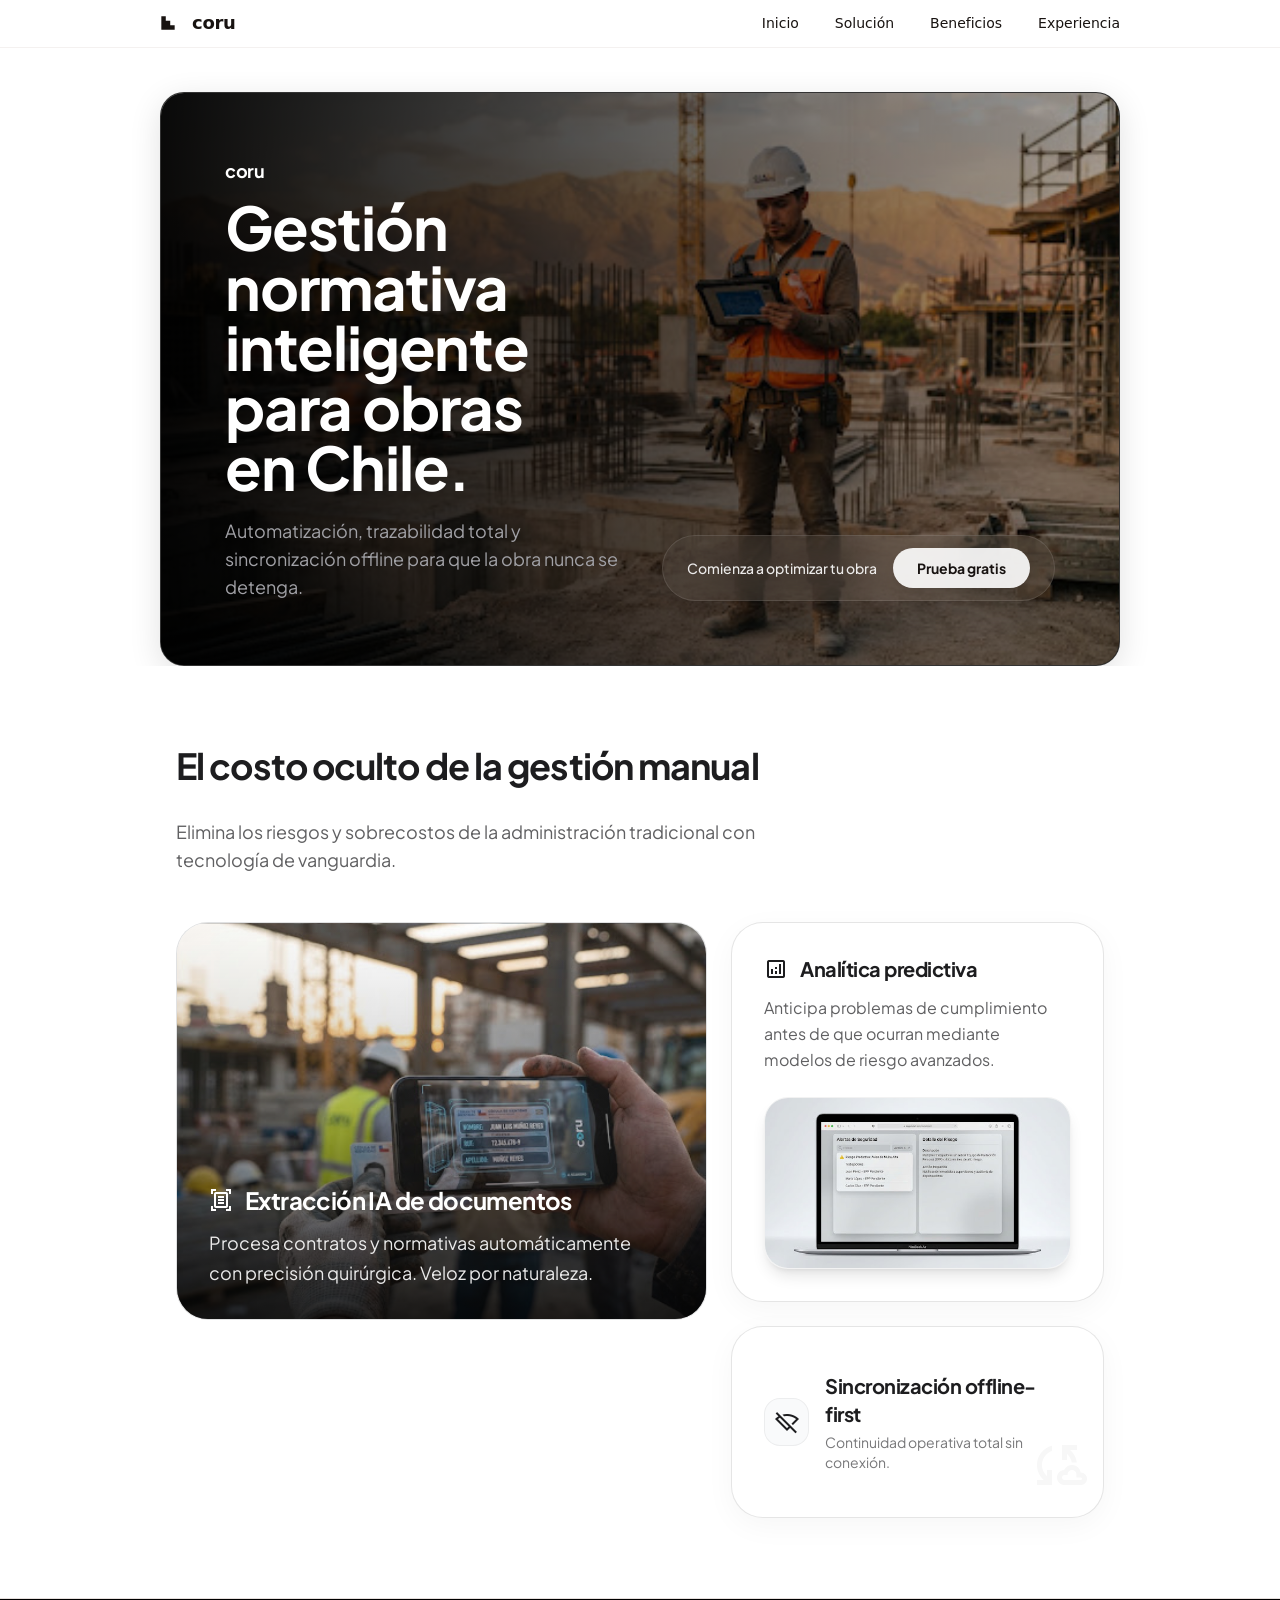
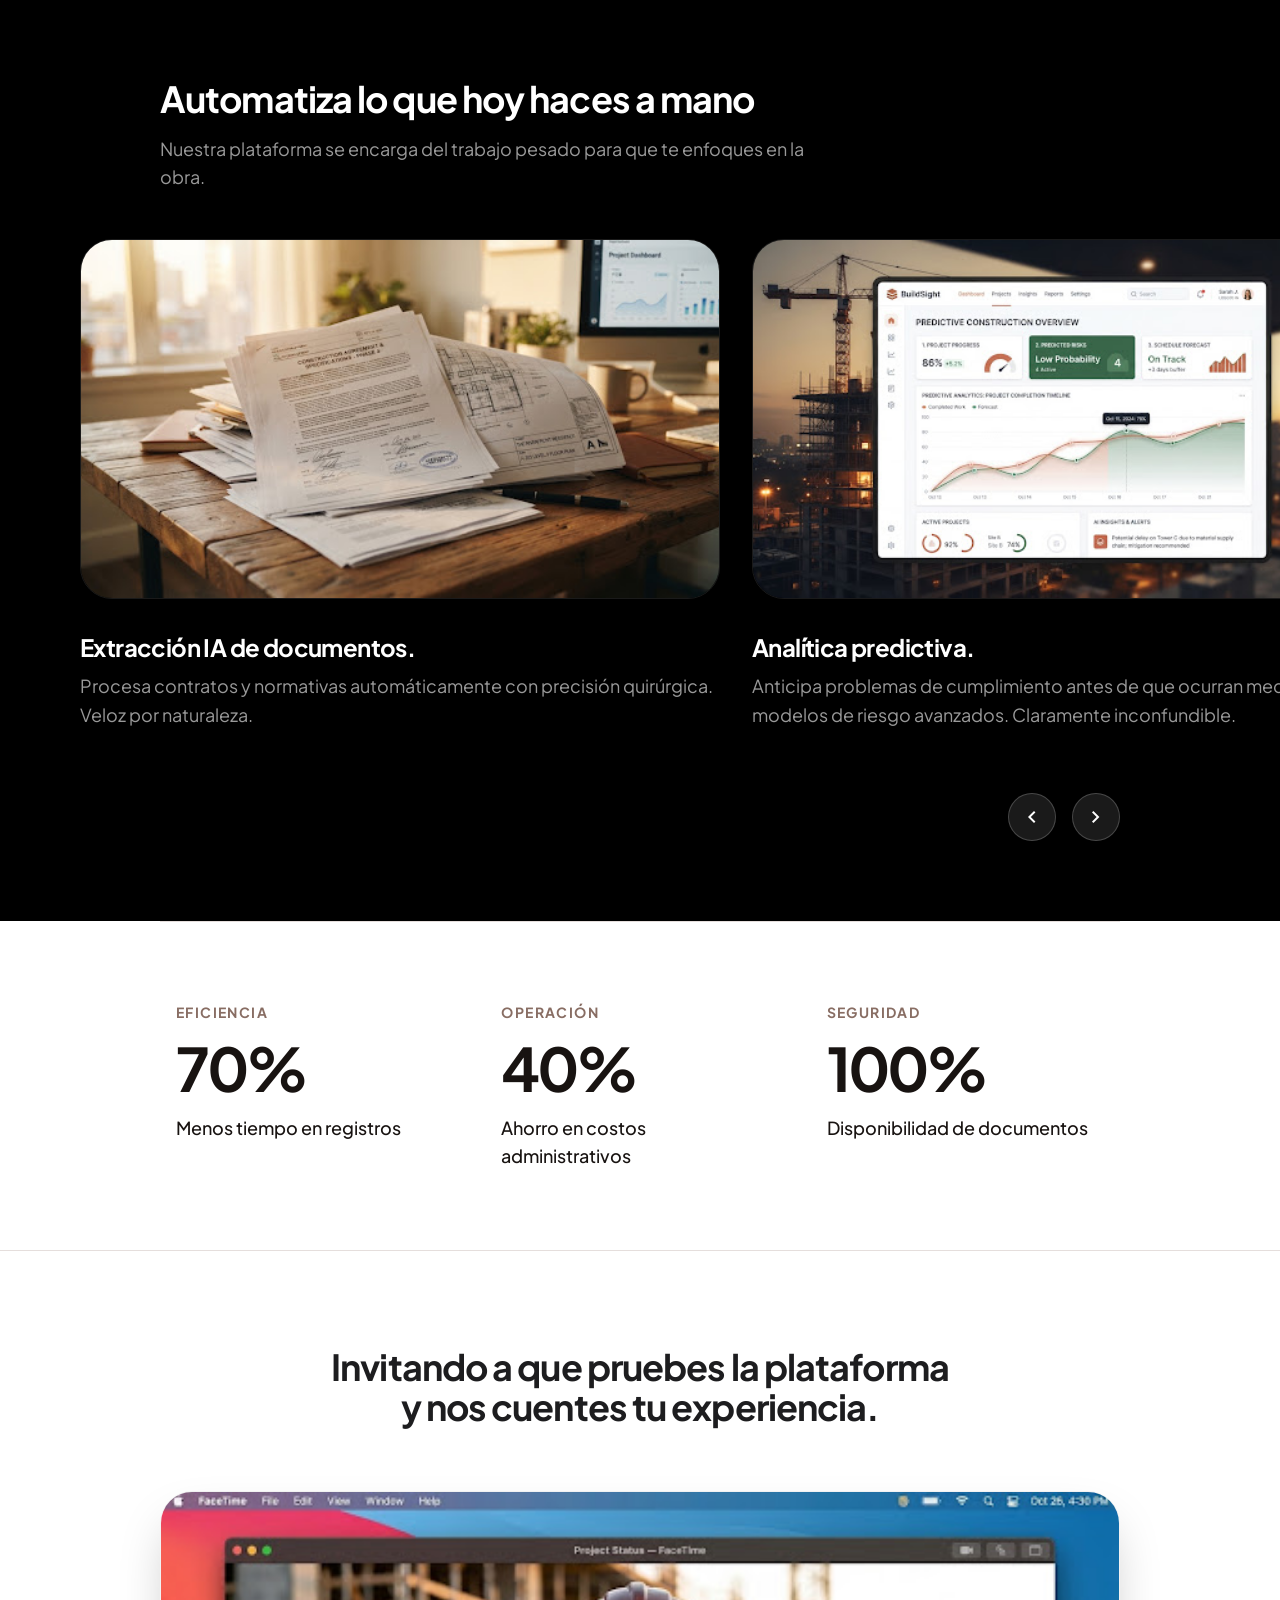
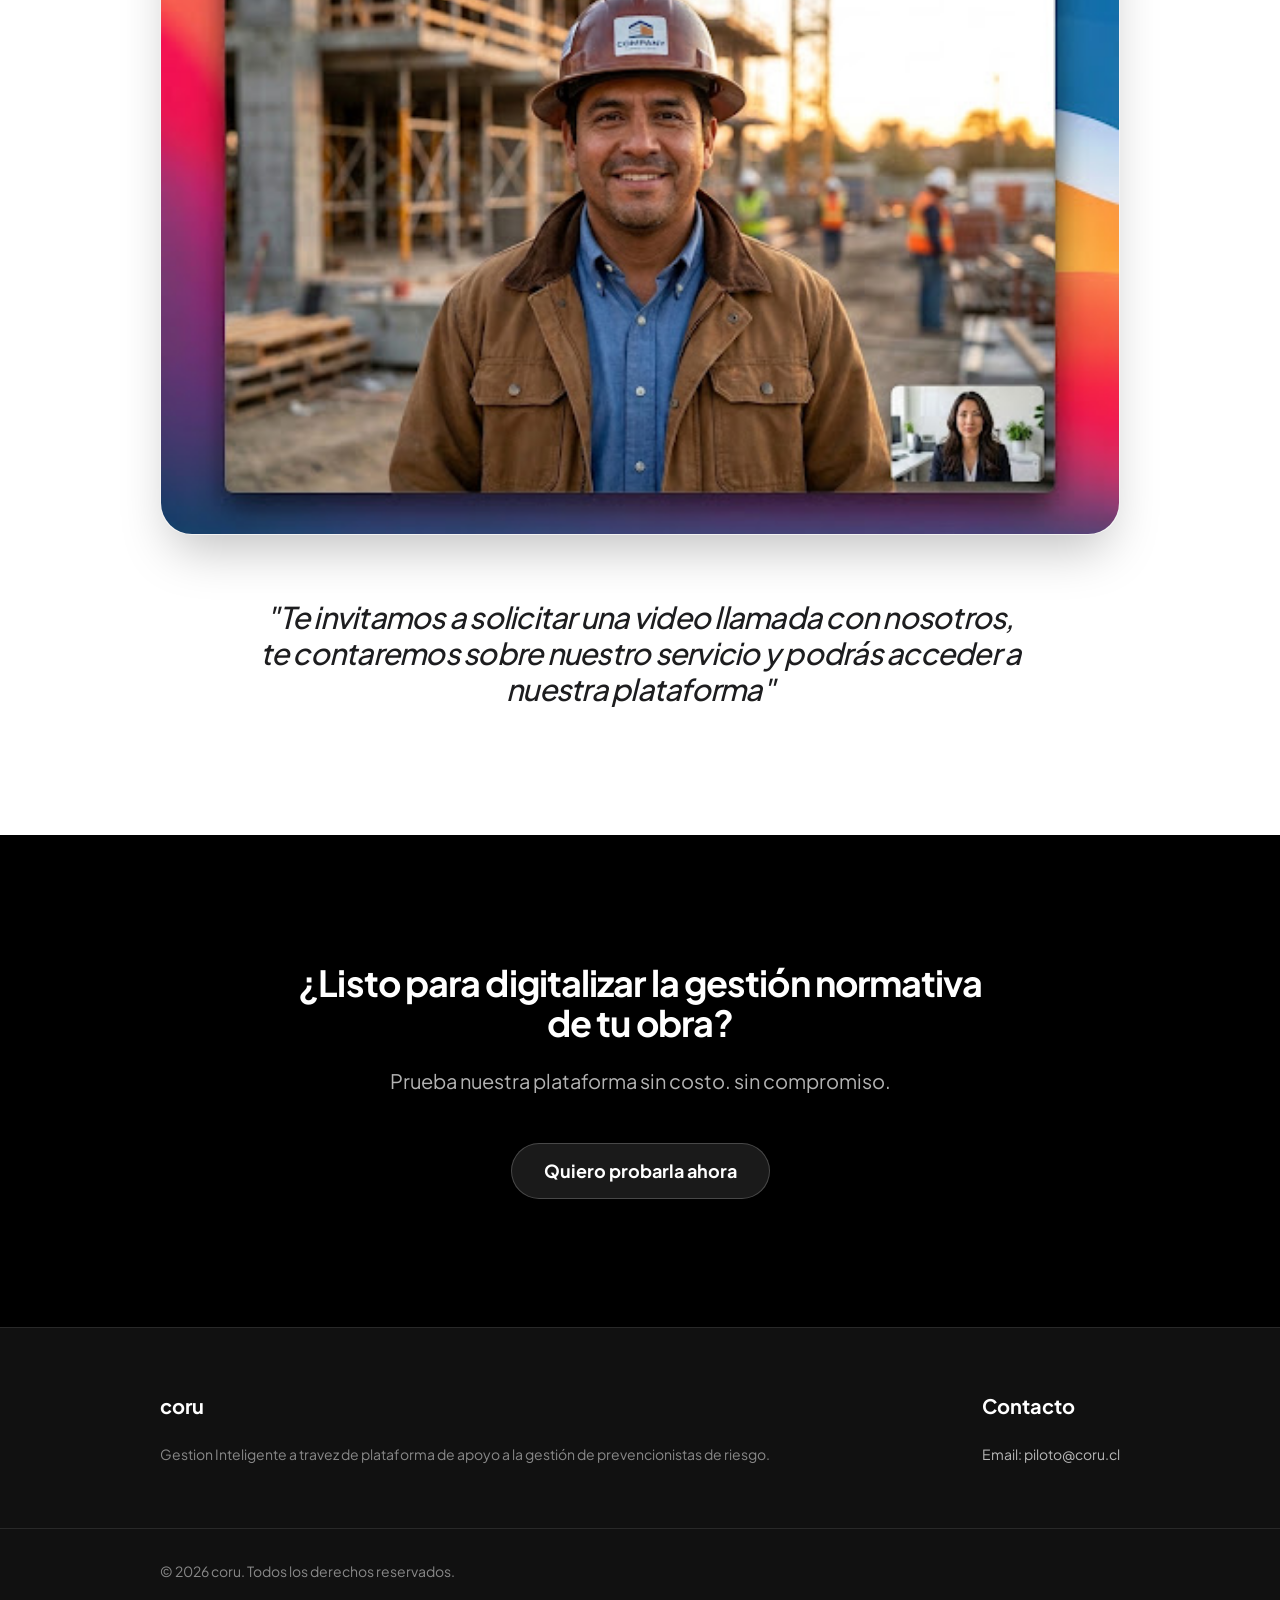
==== index.html @ cc767278 "primera vez" ====
<!DOCTYPE html>
<html lang="es">
  <head>
    <meta charset="utf-8">
    <meta content="width=device-width, initial-scale=1.0" name="viewport">
    <title>
      coru - Gestión normativa inteligente
    </title>
    <!-- Fonts Locales -->
    <link rel="stylesheet" href="css/plus-jakarta-sans.css">
    <link rel="stylesheet" href="css/material-symbols-outlined-local.css">
    <!-- Tailwind CSS Local -->
    <script src="css/tailwind.js">
    </script>
    <!-- Theme Configuration -->
    <script id="tailwind-config">
      tailwind.config = {
        darkMode: "class",
        theme: {
          extend: {
            colors: {
              "primary": "#cf4817",
              "background-light": "#f8f6f6", 
              "background-dark": "#211511",
            },
            fontFamily: {
              "display": ["Plus Jakarta Sans"]
            },
            borderRadius: {
              "DEFAULT": "0.5rem", 
              "lg": "1rem", 
              "xl": "1.5rem", 
              "full": "9999px"
            },
          },
        },
      }
    </script>
    <style>
      /* Smooth scroll behavior */
      html {
        scroll-behavior: smooth;
        scroll-padding-top: 60px; /* Ajuste para compensar el navbar fijo */
      }
      
      /* Ocultar scrollbar pero mantener funcionalidad de scroll */
      .hide-scrollbar::-webkit-scrollbar {
        display: none;
      }
      .hide-scrollbar {
        -ms-overflow-style: none;
        scrollbar-width: none;
      }
    </style>
  </head>
  <body class="bg-background-light antialiased">
    <!-- Navbar separado -->
    <header class="w-full bg-white border-b border-solid border-b-[#f4f1f0] sticky top-0 z-50">
      <div class="flex items-center justify-between whitespace-nowrap px-10 lg:px-20 xl:px-40 py-3 bg-white/80 backdrop-blur-md">
        <div class="flex items-center gap-4 text-[#181311]">
          <div class="size-4">
            <svg fill="none" viewBox="0 0 48 48" xmlns="http://www.w3.org/2000/svg">
              <path d="M4 4H17.3334V17.3334H30.6666V30.6666H44V44H4V4Z" fill="currentColor">
              </path>
            </svg>
          </div>
          <h2 class="text-[#181311] text-lg font-bold leading-tight tracking-[-0.015em]">
            coru
          </h2>
        </div>
        <div class="flex flex-1 justify-end gap-8">
          <div class="flex items-center gap-9">
            <a class="text-[#181311] text-sm font-medium leading-normal hover:text-black transition-colors" href="#inicio">
              Inicio
            </a>
            <a class="text-[#181311] text-sm font-medium leading-normal hover:text-black transition-colors" href="#solucion">
              Solución
            </a>
            <a class="text-[#181311] text-sm font-medium leading-normal hover:text-black transition-colors" href="#beneficios">
              Beneficios
            </a>
            <a class="text-[#181311] text-sm font-medium leading-normal hover:text-black transition-colors" href="#experiencia">
              Experiencia
            </a>
          </div>
        </div>
      </div>
    </header>
    
    <!-- Contenido principal -->
    <div class="relative flex h-auto w-full flex-col bg-white group/design-root overflow-x-hidden" style='font-family: "Plus Jakarta Sans", "Noto Sans", sans-serif;'>
      <div class="layout-container flex h-full grow flex-col">
        <div class="px-10 lg:px-20 xl:px-40 flex flex-1 justify-center py-5">
          <div class="layout-content-container flex flex-col w-full max-w-[1200px] flex-1">
            <!-- Hero Section with Video -->
            <div id="inicio" class="@container pt-4 lg:pt-6">
              <div class="p-0">
                <div class="relative flex min-h-[560px] flex-col overflow-hidden bg-black rounded-3xl border border-white/20 shadow-[0_8px_32px_rgba(0,0,0,0.12)]">
                  <!-- Video Background con placeholder -->
                  <video 
                    id="hero-video"
                    class="absolute inset-0 w-full h-full object-cover opacity-90"
                    autoplay 
                    loop 
                    muted 
                    playsinline
                    poster="images/hero-image.jpg"
                  >
                    <source src="video/Professionals_working_at_constru…_202608232251.mp4" type="video/mp4">
                    <!-- Fallback a imagen si el video no carga -->
                  </video>
                  <!-- Gradiente overlay -->
                  <div class="absolute inset-0 bg-gradient-to-r from-black/95 via-black/60 to-black/20 z-[1]"></div>
                  <div class="relative z-10 flex flex-1 flex-col justify-end p-8 lg:p-12 xl:p-16">
                    <div class="flex flex-col lg:flex-row items-start lg:items-end justify-between gap-8 w-full">
                      <div class="flex flex-col gap-3 text-left max-w-2xl">
                        <span class="text-white text-base lg:text-lg font-semibold tracking-tight">
                          coru
                        </span>
                        <h1 class="text-white text-4xl lg:text-5xl xl:text-6xl font-bold leading-tight tracking-[-0.02em]">
                          Gestión normativa<br>
                          inteligente para obras<br>
                          en Chile.
                        </h1>
                        <h2 class="text-[#a1a1a6] text-base lg:text-lg font-normal leading-relaxed mt-2 max-w-lg">
                          Automatización, trazabilidad total y sincronización offline para que la obra nunca se detenga.
                        </h2>
                      </div>
                      <div class="flex items-center gap-4 rounded-full bg-white/5 backdrop-blur-xl border border-white/10 px-6 py-3 shadow-xl shrink-0">
                        <span class="text-white/90 text-sm font-medium whitespace-nowrap">
                          Comienza a optimizar tu obra
                        </span>
                        <button class="flex cursor-pointer items-center justify-center rounded-full h-10 px-6 bg-white/90 hover:bg-white text-[#181311] text-sm font-semibold shadow-lg hover:shadow-xl transition-all">
                          <span class="truncate">
                            Prueba gratis
                          </span>
                        </button>
                      </div>
                    </div>
                  </div>
                </div>
              </div>
            </div>
            <!-- Updated Bento Grid Problem Section (White background) -->
            <div id="solucion" class="flex flex-col gap-12 px-4 py-20 @container bg-white -ml-[50vw] -mr-[50vw] left-1/2 right-1/2 relative w-screen border-b border-[#e5dedc]">
              <div class="flex flex-col gap-4 px-10 lg:px-20 xl:px-40">
                <h2 class="text-[#1D1D1F] tracking-tight text-4xl font-bold @[480px]:text-5xl @[768px]:text-6xl mb-4">
                  El costo oculto de la gestión manual
                </h2>
                <p class="text-[#1D1D1F]/70 text-lg max-w-2xl">
                  Elimina los riesgos y sobrecostos de la administración tradicional con tecnología de vanguardia.
                </p>
              </div>
              <div class="grid grid-cols-1 md:grid-cols-12 gap-6 px-10 lg:px-20 xl:px-40">
                <!-- Large Featured Block: ID Scanning -->
                <div class="md:col-span-7 relative aspect-[4/3] rounded-[32px] overflow-hidden border border-black/10 bg-gray-50 group">
                  <div class="absolute inset-0 bg-cover bg-center opacity-90 transition-transform duration-700 group-hover:scale-105" style="background-image: url('images/extraccion-ia.jpg');">
                  </div>
                  <div class="absolute inset-0 bg-gradient-to-t from-black/80 via-black/20 to-transparent">
                  </div>
                  <div class="absolute bottom-8 left-8 right-8 z-10">
                    <div class="flex items-center gap-3 mb-3">
                      <span class="material-symbols-outlined text-white">
                        document_scanner
                      </span>
                      <h3 class="text-white text-2xl font-bold tracking-tight">
                        Extracción IA de documentos
                      </h3>
                    </div>
                    <p class="text-white/90 text-lg leading-relaxed max-w-md">
                      Procesa contratos y normativas automáticamente con precisión quirúrgica. Veloz por naturaleza.
                    </p>
                  </div>
                </div>
                <!-- Right Column: Two smaller blocks -->
                <div class="md:col-span-5 flex flex-col gap-6">
                  <!-- Predictive Alerts Block -->
                  <div class="relative flex-1 rounded-[32px] overflow-hidden border border-black/10 bg-white p-8 flex flex-col justify-between group shadow-[0_8px_30px_rgb(0,0,0,0.04)]">
                    <div class="relative z-10">
                      <div class="flex items-center gap-3 mb-3">
                        <span class="material-symbols-outlined text-[#1D1D1F]">
                          analytics
                        </span>
                        <h3 class="text-[#1D1D1F] text-xl font-bold tracking-tight">
                          Analítica predictiva
                        </h3>
                      </div>
                      <p class="text-[#1D1D1F]/70 text-base leading-relaxed">
                        Anticipa problemas de cumplimiento antes de que ocurran mediante modelos de riesgo avanzados.
                      </p>
                    </div>
                    <div class="mt-6 rounded-xl overflow-hidden border border-black/5 shadow-lg transition-transform duration-500 group-hover:-translate-y-2">
                      <img alt="Predictive Dashboard" class="w-full h-auto object-cover" src="images/dashboard-predictivo.jpg">
                    </div>
                  </div>
                  <!-- Offline-first Block -->
                  <div class="relative h-48 rounded-[32px] overflow-hidden border border-black/10 bg-white p-8 flex flex-col justify-center group shadow-[0_8px_30px_rgb(0,0,0,0.04)]">
                    <div class="flex items-center gap-4 relative z-10">
                      <div class="w-12 h-12 rounded-2xl bg-gray-50 flex items-center justify-center border border-black/5 backdrop-blur-xl">
                        <span class="material-symbols-outlined text-[#1D1D1F]">
                          signal_wifi_off
                        </span>
                      </div>
                      <div>
                        <h3 class="text-[#1D1D1F] text-xl font-bold tracking-tight">
                          Sincronización offline-first
                        </h3>
                        <p class="text-[#1D1D1F]/60 text-sm mt-1">
                          Continuidad operativa total sin conexión.
                        </p>
                      </div>
                    </div>
                    <div class="absolute bottom-0 right-0 p-4 opacity-[0.03] group-hover:opacity-[0.06] transition-opacity">
                      <span class="material-symbols-outlined text-black text-6xl">
                        cloud_sync
                      </span>
                    </div>
                  </div>
                </div>
              </div>
            </div>
            <section id="beneficios" class="relative w-screen left-1/2 right-1/2 -ml-[50vw] -mr-[50vw] bg-black overflow-hidden py-20">
              <div class="px-10 lg:px-20 xl:px-40 mb-12">
                <h2 class="text-white tracking-tight text-4xl font-bold @[480px]:text-5xl @[768px]:text-6xl mb-4">
                  Automatiza lo que hoy haces a mano
                </h2>
                <p class="text-white/60 text-lg max-w-2xl">
                  Nuestra plataforma se encarga del trabajo pesado para que te enfoques en la obra.
                </p>
              </div>
              <div id="carousel-container" class="flex overflow-x-auto snap-x snap-mandatory hide-scrollbar gap-8 px-10 md:px-20 pb-12 items-start">
                <!-- Card 1: Extracción IA -->
                <div class="flex-shrink-0 w-[50vw] snap-center">
                  <div class="relative aspect-video rounded-[32px] overflow-hidden border border-white/10 mb-8">
                    <div class="absolute inset-0 bg-cover bg-center" style="background-image: url('images/extraccion-ia-card.jpg');">
                    </div>
                  </div>
                  <div class="max-w-2xl">
                    <h3 class="text-white text-2xl font-bold mb-2 tracking-tight">
                      Extracción IA de documentos.
                    </h3>
                    <p class="text-white/60 text-lg leading-relaxed">
                      Procesa contratos y normativas automáticamente con precisión quirúrgica. Veloz por naturaleza.
                    </p>
                  </div>
                </div>
                <!-- Card 2: Analítica predictiva -->
                <div class="flex-shrink-0 w-[50vw] snap-center">
                  <div class="relative aspect-video rounded-[32px] overflow-hidden border border-white/10 mb-8">
                    <div class="absolute inset-0 bg-cover bg-center" style="background-image: url('images/analitica-predictiva-card.jpg');">
                    </div>
                  </div>
                  <div class="max-w-2xl">
                    <h3 class="text-white text-2xl font-bold mb-2 tracking-tight">
                      Analítica predictiva.
                    </h3>
                    <p class="text-white/60 text-lg leading-relaxed">
                      Anticipa problemas de cumplimiento antes de que ocurran mediante modelos de riesgo avanzados. Claramente inconfundible.
                    </p>
                  </div>
                </div>
                <!-- Card 3: Sincronización offline-first -->
                <div class="flex-shrink-0 w-[50vw] snap-center">
                  <div class="relative aspect-video rounded-[32px] overflow-hidden border border-white/10 mb-8">
                    <div class="absolute inset-0 bg-cover bg-center" style="background-image: url('images/offline-first-card.jpg');">
                    </div>
                  </div>
                  <div class="max-w-2xl">
                    <h3 class="text-white text-2xl font-bold mb-2 tracking-tight">
                      Sincronización offline-first.
                    </h3>
                    <p class="text-white/60 text-lg leading-relaxed">
                      Sigue trabajando sin conexión y sincroniza cuando tengas señal, garantizando la continuity operativa.
                    </p>
                  </div>
                </div>
              </div>
              <!-- Navigation Controls -->
              <div class="flex justify-end gap-4 px-10 lg:px-20 xl:px-40 mt-4">
                <button id="carousel-prev" class="w-12 h-12 rounded-full bg-white/10 border border-white/20 flex items-center justify-center text-white hover:bg-white/20 transition-colors">
                  <span class="material-symbols-outlined">
                    chevron_left
                  </span>
                </button>
                <button id="carousel-next" class="w-12 h-12 rounded-full bg-white/10 border border-white/20 flex items-center justify-center text-white hover:bg-white/20 transition-colors">
                  <span class="material-symbols-outlined">
                    chevron_right
                  </span>
                </button>
              </div>
            </section>
            <div class="flex flex-col md:flex-row gap-12 px-4 py-20 border-t border-[#e5dedc]">
              <div class="flex flex-1 flex-col gap-4">
                <p class="text-[#886d63] text-sm font-semibold uppercase tracking-widest">
                  Eficiencia
                </p>
                <p class="text-[#181311] text-6xl font-black tracking-tighter">
                  70%
                </p>
                <p class="text-[#181311] text-lg font-medium">
                  Menos tiempo en registros
                </p>
              </div>
              <div class="flex flex-1 flex-col gap-4">
                <p class="text-[#886d63] text-sm font-semibold uppercase tracking-widest">
                  Operación
                </p>
                <p class="text-[#181311] text-6xl font-black tracking-tighter">
                  40%
                </p>
                <p class="text-[#181311] text-lg font-medium">
                  Ahorro en costos administrativos
                </p>
              </div>
              <div class="flex flex-1 flex-col gap-4">
                <p class="text-[#886d63] text-sm font-semibold uppercase tracking-widest">
                  Seguridad
                </p>
                <p class="text-[#181311] text-6xl font-black tracking-tighter">
                  100%
                </p>
                <p class="text-[#181311] text-lg font-medium">
                  Disponibilidad de documentos
                </p>
              </div>
            </div>
            <!-- Testimonials Section with Video -->
            <section id="experiencia" class="relative w-screen left-1/2 right-1/2 -ml-[50vw] -mr-[50vw] bg-white py-24 border-t border-[#e5dedc]">
              <div class="px-10 lg:px-20 xl:px-40 flex flex-col items-center">
                <h2 class="text-[#1D1D1F] tracking-tight text-4xl font-bold @[480px]:text-5xl @[768px]:text-6xl mb-16 text-center max-w-4xl mx-auto">
                  Invitando a que pruebes la plataforma<br>
                  y nos cuentes tu experiencia.
                </h2>
                <div class="flex flex-col items-center w-full max-w-5xl">
                  <div class="relative w-full rounded-[32px] overflow-hidden shadow-2xl border border-black/5 mb-16">
                    <video 
                      id="testimonial-video"
                      class="w-full h-auto object-cover"
                      autoplay 
                      loop 
                      muted 
                      playsinline
                      poster="images/testimonio-facetime.jpg"
                    >
                      <source src="video/Facetime_video_call_construction…_202608232332.mp4" type="video/mp4">
                      <!-- Fallback a imagen si el video no carga -->
                      <img src="images/testimonio-facetime.jpg" alt="FaceTime call with project manager" class="w-full h-auto object-cover">
                    </video>
                  </div>
                  <div class="max-w-3xl text-center">
                    <p class="text-[#1D1D1F] text-2xl md:text-3xl leading-relaxed font-medium italic mb-8 tracking-tight">
                      "Te invitamos a solicitar una video llamada con nosotros, te contaremos sobre nuestro servicio y podrás acceder a nuestra plataforma"
                    </p>
                  </div>
                </div>
              </div>
            </section>
            <!-- Final CTA Section -->
            <section class="relative w-screen left-1/2 right-1/2 -ml-[50vw] -mr-[50vw] bg-black py-32 flex justify-center text-center">
              <div class="max-w-3xl px-8 flex flex-col items-center">
                <h2 class="text-white tracking-tight text-4xl font-bold @[480px]:text-5xl @[768px]:text-6xl mb-6">
                  ¿Listo para digitalizar la gestión normativa de tu obra?
                </h2>
                <p class="text-white/70 text-xl mb-12">
                  Prueba nuestra plataforma sin costo. sin compromiso.
                </p>
                <button class="flex cursor-pointer items-center justify-center rounded-full h-14 px-8 bg-white/10 backdrop-blur-xl border border-white/20 text-white text-lg font-bold shadow-[0_4px_12px_rgba(0,0,0,0.15)] hover:bg-white/20 transition-colors">
                  <span class="">
                    Quiero probarla ahora
                  </span>
                </button>
              </div>
            </section>
            <!-- Footer Section -->
            <footer id="contacto" class="relative w-screen left-1/2 right-1/2 -ml-[50vw] -mr-[50vw] bg-[#111] py-16 border-t border-white/10">
              <div class="px-10 lg:px-20 xl:px-40 flex flex-col md:flex-row justify-between gap-12 mb-16">
                <div class="flex flex-col gap-6">
                  <h3 class="text-white font-bold text-xl">
                    coru
                  </h3>
                  <div class="flex flex-col gap-3">
                    <p class="text-white/50 text-sm">
                      Gestion Inteligente a travez de plataforma de apoyo a la gestión de prevencionistas de riesgo.
                    </p>
                  </div>
                </div>
                <div class="flex flex-col gap-6">
                  <h3 class="text-white font-bold text-xl">
                    Contacto
                  </h3>
                  <div class="flex flex-col gap-3">
                    <a class="text-white/70 hover:text-white transition-colors text-sm" href="mailto:piloto@coru.cl">
                      Email: piloto@coru.cl
                    </a>
                  </div>
                </div>
              </div>
              <div class="px-10 lg:px-20 xl:px-40 border-t border-white/10 pt-8 flex justify-between items-center">
                <p class="text-white/50 text-sm">
                  © 2026 coru. Todos los derechos reservados.
                </p>
              </div>
            </footer>
          </div>
        </div>
      </div>
    </div>
    
    <script>
      // Funcionalidad del carousel
      document.addEventListener('DOMContentLoaded', function() {
        const carousel = document.getElementById('carousel-container');
        const prevBtn = document.getElementById('carousel-prev');
        const nextBtn = document.getElementById('carousel-next');
        
        if (carousel && prevBtn && nextBtn) {
          // Obtener el ancho de una card (75vw)
          const getCardWidth = () => {
            const card = carousel.querySelector('.flex-shrink-0');
            return card ? card.offsetWidth : 0;
          };
          
          // Navegar a la siguiente card
          nextBtn.addEventListener('click', () => {
            const cardWidth = getCardWidth();
            carousel.scrollBy({
              left: cardWidth + 32, // cardWidth + gap (8 * 4px = 32px)
              behavior: 'smooth'
            });
          });
          
          // Navegar a la card anterior
          prevBtn.addEventListener('click', () => {
            const cardWidth = getCardWidth();
            carousel.scrollBy({
              left: -(cardWidth + 32), // cardWidth + gap
              behavior: 'smooth'
            });
          });
        }
        
        // Funcionalidad del video hero
        const heroVideo = document.getElementById('hero-video');
        if (heroVideo) {
          // Asegurar que el video se reproduzca en iOS Safari
          heroVideo.play().catch(function(error) {
            console.log('Hero video autoplay blocked:', error);
            // Si el autoplay es bloqueado, el poster (placeholder) se mostrará
          });
          
          // Reiniciar el video cuando termine (loop backup)
          heroVideo.addEventListener('ended', function() {
            this.currentTime = 0;
            this.play();
          });
        }
        
        // Funcionalidad del video de testimonios
        const testimonialVideo = document.getElementById('testimonial-video');
        if (testimonialVideo) {
          // Asegurar que el video se reproduzca en iOS Safari
          testimonialVideo.play().catch(function(error) {
            console.log('Testimonial video autoplay blocked:', error);
            // Si el autoplay es bloqueado, el poster (placeholder) se mostrará
          });
          
          // Reiniciar el video cuando termine (loop backup)
          testimonialVideo.addEventListener('ended', function() {
            this.currentTime = 0;
            this.play();
          });
        }
      });
    </script>
  </body>
</html>
---- css/plus-jakarta-sans.css ----
@font-face {
  font-family: 'Plus Jakarta Sans';
  font-style: normal;
  font-weight: 400;
  font-display: swap;
  src: url(../fonts/plus-jakarta-sans-regular.ttf) format('truetype');
}
@font-face {
  font-family: 'Plus Jakarta Sans';
  font-style: normal;
  font-weight: 500;
  font-display: swap;
  src: url(../fonts/plus-jakarta-sans-medium.ttf) format('truetype');
}
@font-face {
  font-family: 'Plus Jakarta Sans';
  font-style: normal;
  font-weight: 700;
  font-display: swap;
  src: url(../fonts/plus-jakarta-sans-bold.ttf) format('truetype');
}
---- css/material-symbols-outlined-local.css ----
@font-face {
  font-family: 'Material Symbols Outlined';
  font-style: normal;
  font-weight: 400;
  font-display: swap;
  src: url(../fonts/material-symbols-outlined-regular.ttf) format('truetype');
}

.material-symbols-outlined {
  font-family: 'Material Symbols Outlined';
  font-weight: normal;
  font-style: normal;
  font-size: 24px;
  line-height: 1;
  letter-spacing: normal;
  text-transform: none;
  display: inline-block;
  white-space: nowrap;
  word-wrap: normal;
  direction: ltr;
}
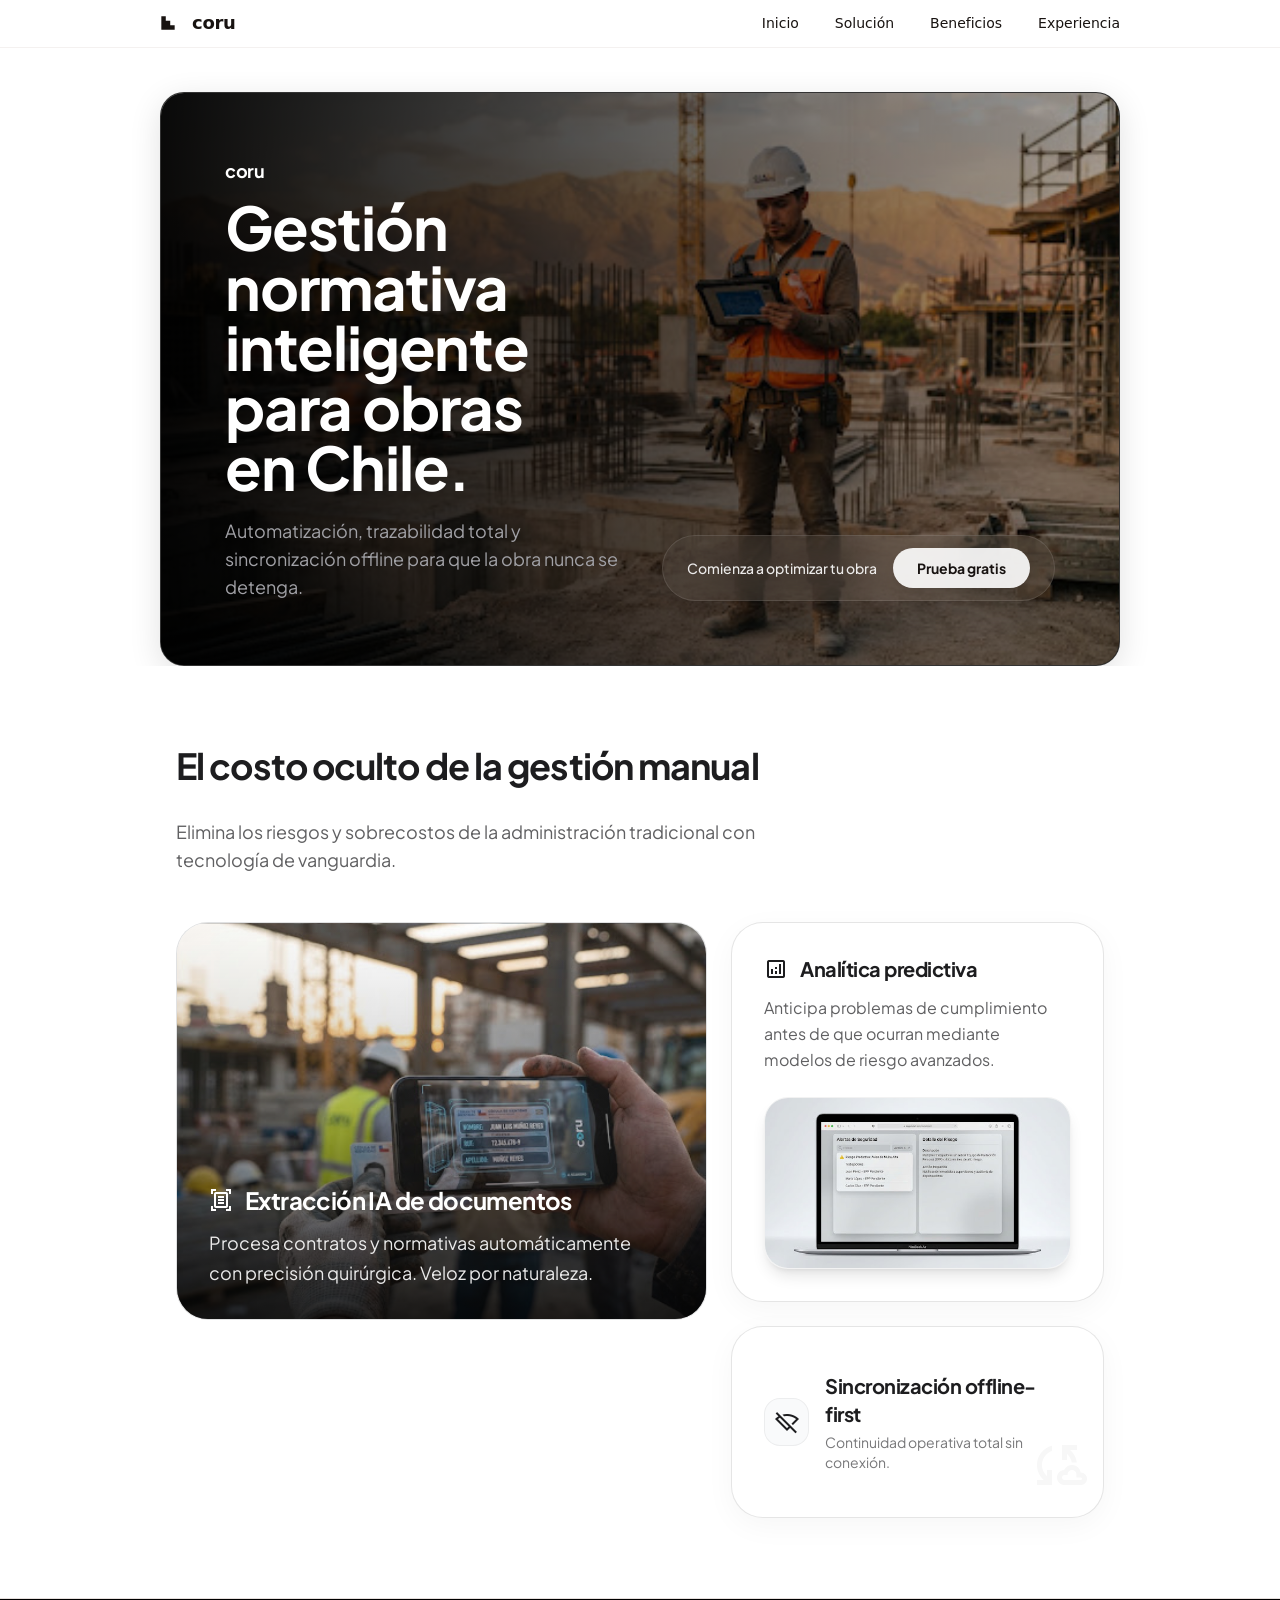
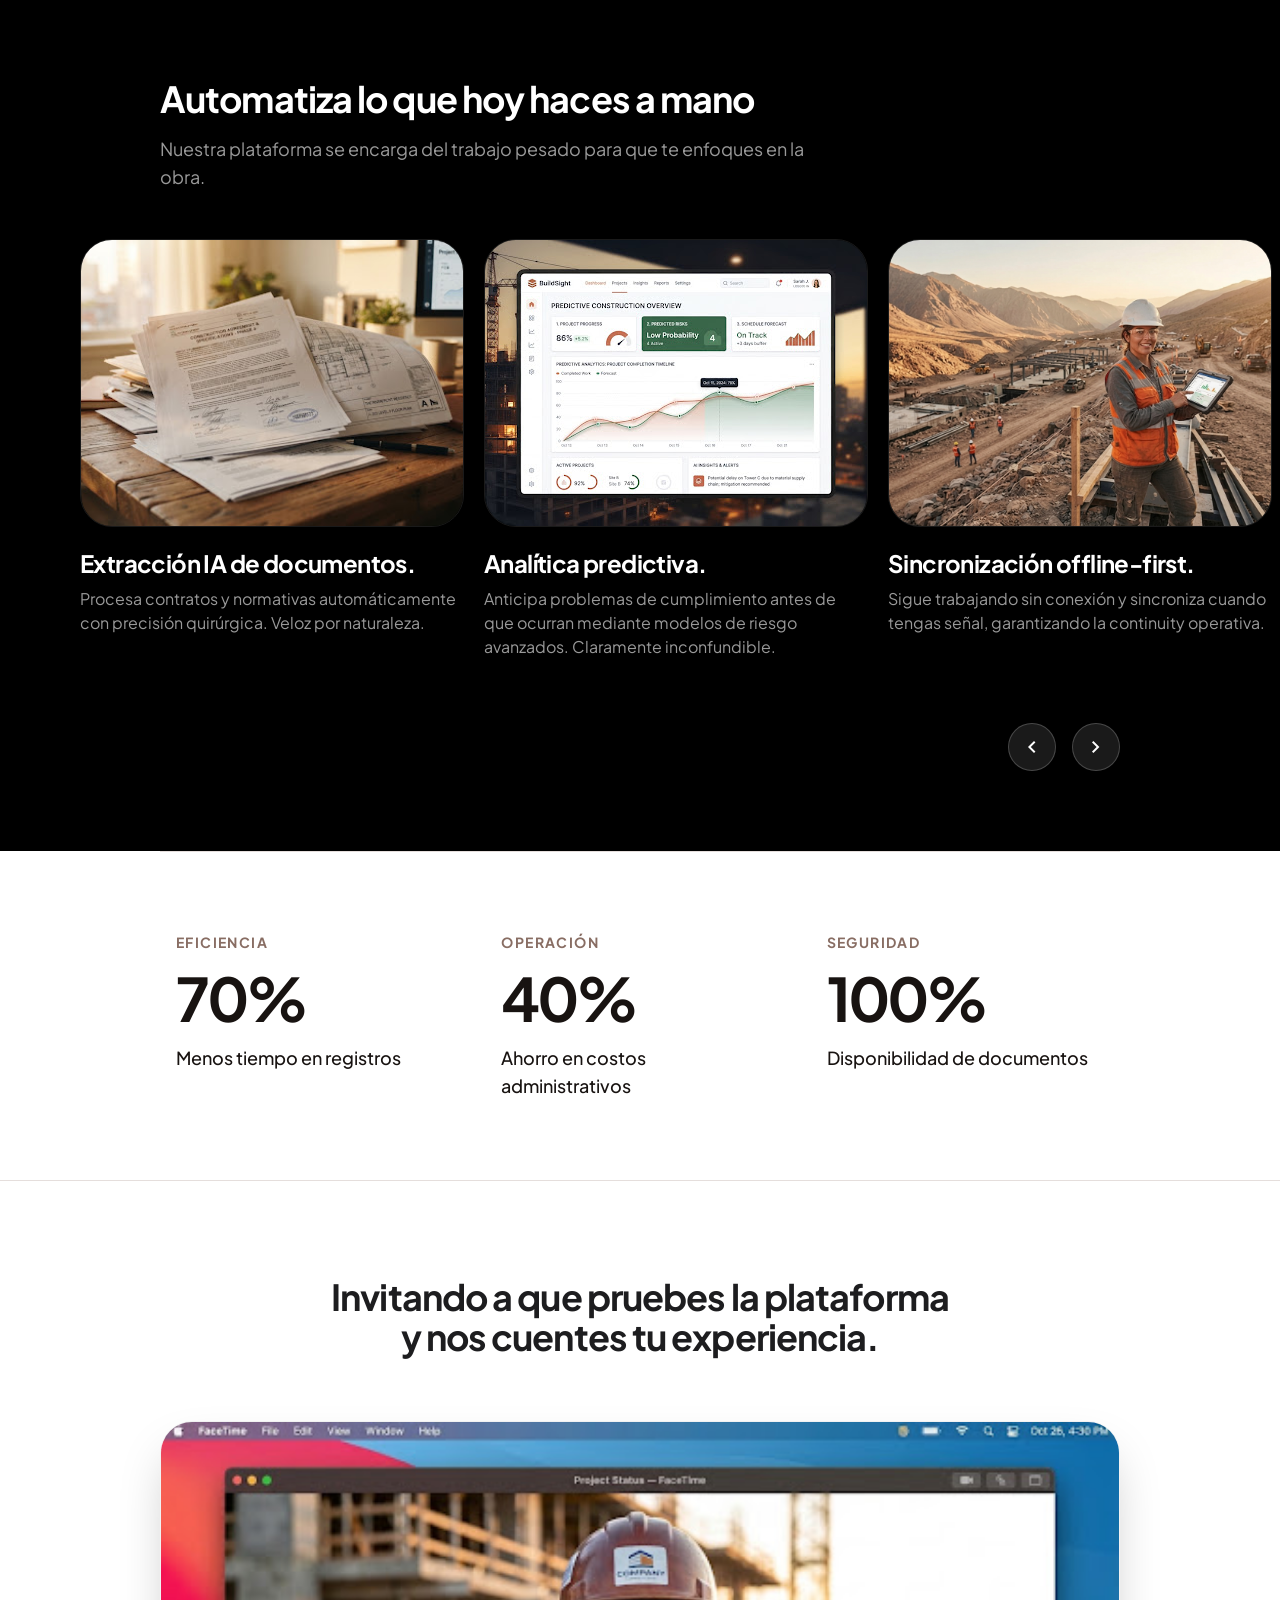
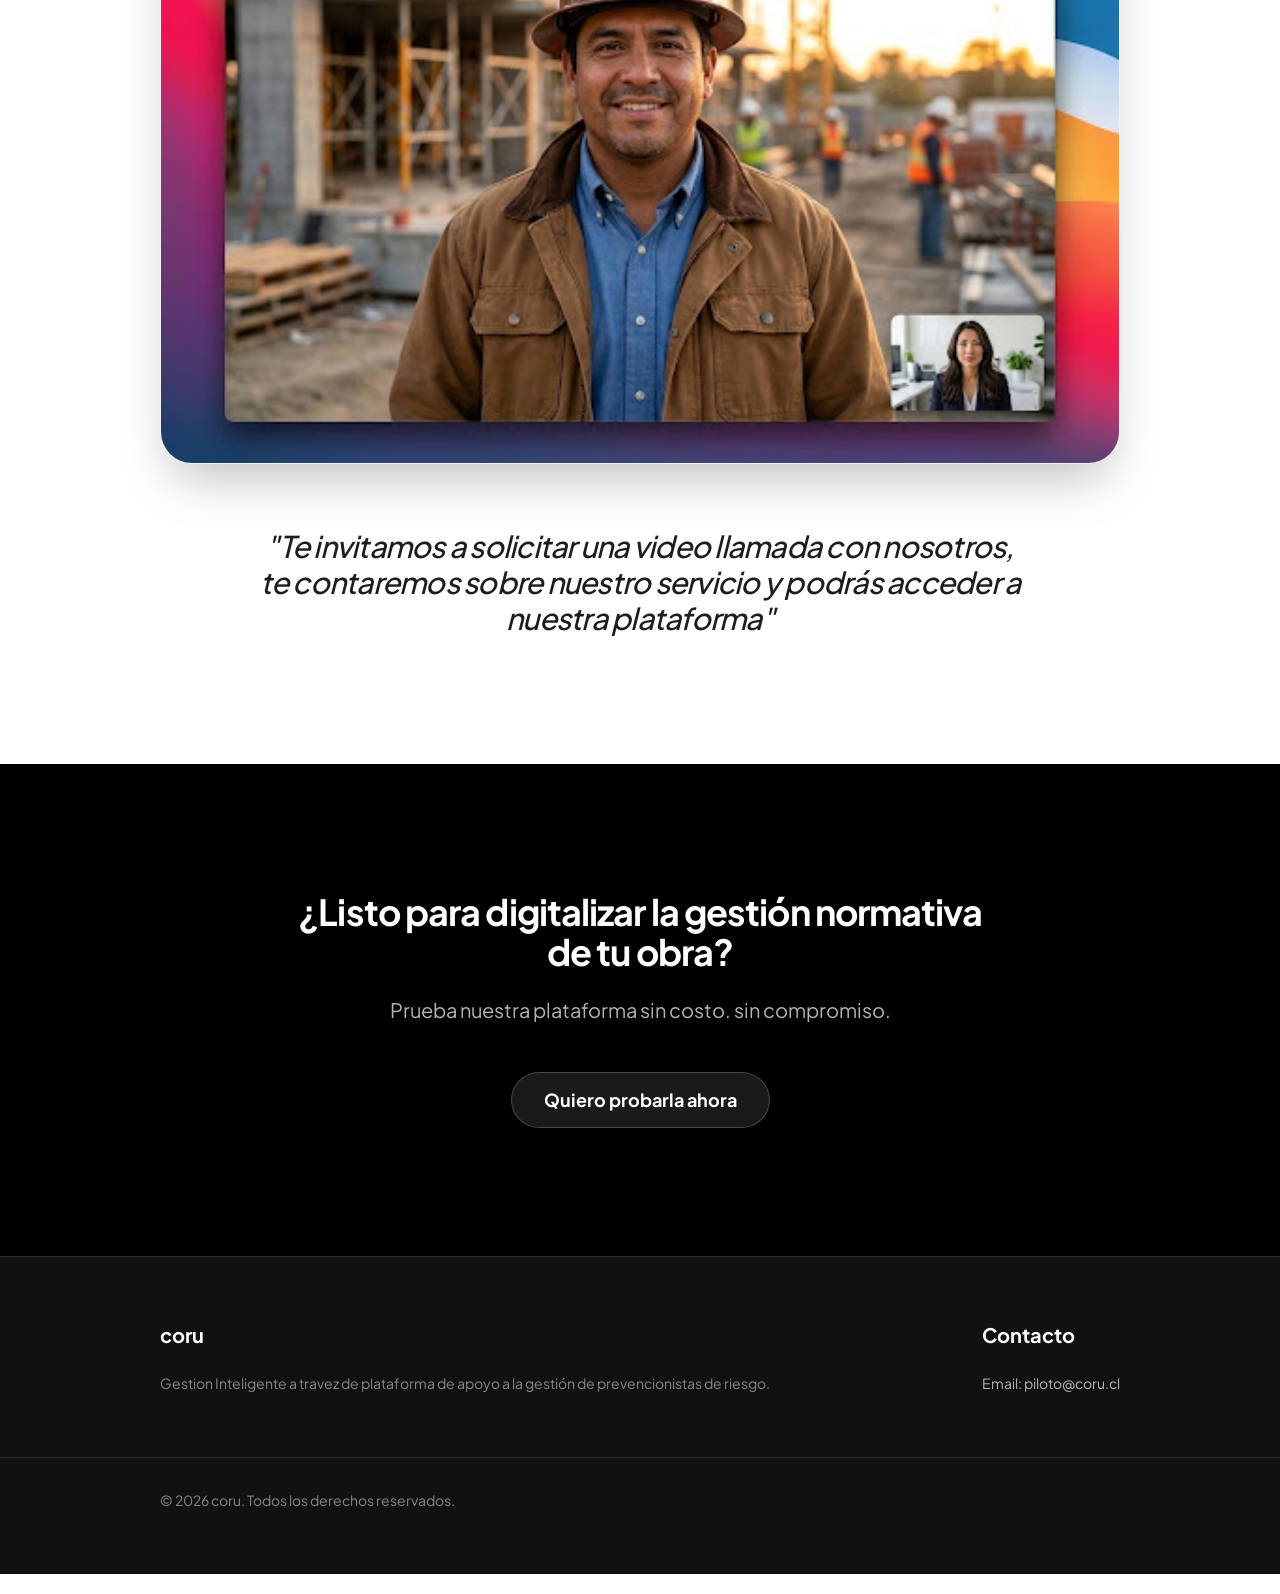
==== commit a0efce03: "prueba" ====
--- a/index.html
+++ b/index.html
@@ -51,24 +51,124 @@
         -ms-overflow-style: none;
         scrollbar-width: none;
       }
+
+      /* ===== Hero a ancho completo en móvil (iPhone) ===== */
+      /* En pantallas menores a 640px el hero ocupa todo el ancho de la
+         pantalla (sin márgenes laterales ni espacio superior).
+         En escritorio (>= 640px) se conserva el diseño actual. */
+      @media (max-width: 639px) {
+        #inicio {
+          position: relative;
+          left: 50%;
+          right: 50%;
+          margin-left: -50vw;
+          margin-right: -50vw;
+          width: 100vw;
+          padding-top: 0;
+          margin-top: -1.25rem; /* Compensa el py-5 del contenedor padre */
+        }
+      }
+
+      /* ===== Menú hamburguesa estilo Apple (solo móvil) ===== */
+      /* En escritorio (>= 640px) la navbar muestra los enlaces como siempre.
+         En móvil (< 640px) los enlaces se ocultan y el botón hamburguesa
+         abre un menú de pantalla completa con animación escalonada,
+         como en apple.com */
+
+      /* Líneas del botón hamburguesa */
+      .menu-line {
+        display: block;
+        width: 18px;
+        height: 1.5px;
+        border-radius: 2px;
+        background-color: #181311;
+        transition: transform 0.3s ease, background-color 0.3s ease;
+      }
+
+      /* El icono se convierte en una X cuando el menú está abierto */
+      body.menu-open .menu-line {
+        background-color: #f5f5f7;
+      }
+      body.menu-open .menu-line:nth-child(1) {
+        transform: translateY(3.75px) rotate(45deg);
+      }
+      body.menu-open .menu-line:nth-child(2) {
+        transform: translateY(-3.75px) rotate(-45deg);
+      }
+
+      /* Overlay de pantalla completa */
+      #mobile-menu {
+        position: fixed;
+        inset: 0;
+        z-index: 40; /* Debajo del header (z-50): logo y botón siguen visibles */
+        background-color: rgba(22, 22, 23, 0.9);
+        -webkit-backdrop-filter: saturate(180%) blur(20px);
+        backdrop-filter: saturate(180%) blur(20px);
+        opacity: 0;
+        visibility: hidden;
+        pointer-events: none;
+        transition: opacity 0.35s ease, visibility 0s linear 0.35s;
+      }
+      body.menu-open #mobile-menu {
+        opacity: 1;
+        visibility: visible;
+        pointer-events: auto;
+        transition: opacity 0.35s ease;
+      }
+
+      /* La navbar se integra al fondo oscuro cuando el menú está abierto */
+      body.menu-open #site-header {
+        background-color: transparent;
+        border-color: transparent;
+      }
+      body.menu-open #navbar-inner {
+        background-color: transparent;
+        -webkit-backdrop-filter: none;
+        backdrop-filter: none;
+      }
+      body.menu-open .nav-brand {
+        color: #f5f5f7;
+      }
+
+      /* Bloquear el scroll del fondo mientras el menú está abierto */
+      body.menu-open {
+        overflow: hidden;
+      }
+
+      /* Animación escalonada de los enlaces (como apple.com) */
+      .mobile-link {
+        opacity: 0;
+        transform: translateY(-14px);
+        transition: opacity 0.45s ease, transform 0.45s ease;
+      }
+      body.menu-open .mobile-link {
+        opacity: 1;
+        transform: translateY(0);
+      }
+      body.menu-open #mobile-menu li:nth-child(1) { transition-delay: 0.15s; }
+      body.menu-open #mobile-menu li:nth-child(2) { transition-delay: 0.21s; }
+      body.menu-open #mobile-menu li:nth-child(3) { transition-delay: 0.27s; }
+      body.menu-open #mobile-menu li:nth-child(4) { transition-delay: 0.33s; }
+      body.menu-open #mobile-menu .mobile-secondary { transition-delay: 0.42s; }
     </style>
   </head>
   <body class="bg-background-light antialiased">
     <!-- Navbar separado -->
-    <header class="w-full bg-white border-b border-solid border-b-[#f4f1f0] sticky top-0 z-50">
-      <div class="flex items-center justify-between whitespace-nowrap px-10 lg:px-20 xl:px-40 py-3 bg-white/80 backdrop-blur-md">
-        <div class="flex items-center gap-4 text-[#181311]">
+    <header id="site-header" class="w-full bg-white border-b border-solid border-b-[#f4f1f0] sticky top-0 z-50">
+      <div id="navbar-inner" class="flex items-center justify-between whitespace-nowrap px-10 lg:px-20 xl:px-40 py-3 bg-white/80 backdrop-blur-md">
+        <a href="#inicio" class="nav-brand flex items-center gap-4 text-[#181311]">
           <div class="size-4">
             <svg fill="none" viewBox="0 0 48 48" xmlns="http://www.w3.org/2000/svg">
               <path d="M4 4H17.3334V17.3334H30.6666V30.6666H44V44H4V4Z" fill="currentColor">
               </path>
             </svg>
           </div>
-          <h2 class="text-[#181311] text-lg font-bold leading-tight tracking-[-0.015em]">
+          <h2 class="text-lg font-bold leading-tight tracking-[-0.015em]">
             coru
           </h2>
-        </div>
-        <div class="flex flex-1 justify-end gap-8">
+        </a>
+        <!-- Enlaces de escritorio (ocultos en móvil) -->
+        <div class="hidden sm:flex flex-1 justify-end gap-8">
           <div class="flex items-center gap-9">
             <a class="text-[#181311] text-sm font-medium leading-normal hover:text-black transition-colors" href="#inicio">
               Inicio
@@ -84,8 +184,45 @@
             </a>
           </div>
         </div>
+        <!-- Botón hamburguesa (solo móvil) -->
+        <button id="menu-toggle" type="button" aria-label="Abrir menú" aria-expanded="false" aria-controls="mobile-menu" class="sm:hidden flex flex-col items-center justify-center gap-[6px] w-10 h-10 shrink-0 cursor-pointer bg-transparent border-0 p-0">
+          <span class="menu-line"></span>
+          <span class="menu-line"></span>
+        </button>
       </div>
     </header>
+
+    <!-- Menú móvil de pantalla completa (estilo Apple, solo < 640px) -->
+    <nav id="mobile-menu" aria-label="Menú móvil">
+      <ul class="flex flex-col items-start gap-7 px-8 pt-24">
+        <li class="mobile-link">
+          <a class="text-[#f5f5f7] text-[28px] leading-tight font-semibold tracking-tight hover:text-white transition-colors" href="#inicio">
+            Inicio
+          </a>
+        </li>
+        <li class="mobile-link">
+          <a class="text-[#f5f5f7] text-[28px] leading-tight font-semibold tracking-tight hover:text-white transition-colors" href="#solucion">
+            Solución
+          </a>
+        </li>
+        <li class="mobile-link">
+          <a class="text-[#f5f5f7] text-[28px] leading-tight font-semibold tracking-tight hover:text-white transition-colors" href="#beneficios">
+            Beneficios
+          </a>
+        </li>
+        <li class="mobile-link">
+          <a class="text-[#f5f5f7] text-[28px] leading-tight font-semibold tracking-tight hover:text-white transition-colors" href="#experiencia">
+            Experiencia
+          </a>
+        </li>
+      </ul>
+      <div class="mobile-link mobile-secondary mt-12 px-8">
+        <a class="inline-flex items-center gap-2 text-[#f5f5f7]/60 text-base font-medium hover:text-[#f5f5f7] transition-colors" href="/demo">
+          Prueba gratis
+          <span class="material-symbols-outlined text-lg">arrow_forward</span>
+        </a>
+      </div>
+    </nav>
     
     <!-- Contenido principal -->
     <div class="relative flex h-auto w-full flex-col bg-white group/design-root overflow-x-hidden" style='font-family: "Plus Jakarta Sans", "Noto Sans", sans-serif;'>
@@ -95,7 +232,7 @@
             <!-- Hero Section with Video -->
             <div id="inicio" class="@container pt-4 lg:pt-6">
               <div class="p-0">
-                <div class="relative flex min-h-[560px] flex-col overflow-hidden bg-black rounded-3xl border border-white/20 shadow-[0_8px_32px_rgba(0,0,0,0.12)]">
+                <div class="relative flex min-h-[560px] flex-col overflow-hidden bg-black rounded-none sm:rounded-3xl border-0 sm:border sm:border-white/20 shadow-[0_8px_32px_rgba(0,0,0,0.12)]">
                   <!-- Video Background con placeholder -->
                   <video 
                     id="hero-video"
@@ -126,15 +263,15 @@
                           Automatización, trazabilidad total y sincronización offline para que la obra nunca se detenga.
                         </h2>
                       </div>
-                      <div class="flex items-center gap-4 rounded-full bg-white/5 backdrop-blur-xl border border-white/10 px-6 py-3 shadow-xl shrink-0">
-                        <span class="text-white/90 text-sm font-medium whitespace-nowrap">
+                      <div class="flex flex-col sm:flex-row items-center gap-3 sm:gap-4 rounded-3xl sm:rounded-full bg-white/5 backdrop-blur-xl border border-white/10 px-6 py-4 sm:py-3 shadow-xl shrink-0 w-full sm:w-auto">
+                        <span class="text-white/90 text-sm font-medium whitespace-nowrap text-center">
                           Comienza a optimizar tu obra
                         </span>
-                        <button class="flex cursor-pointer items-center justify-center rounded-full h-10 px-6 bg-white/90 hover:bg-white text-[#181311] text-sm font-semibold shadow-lg hover:shadow-xl transition-all">
+                        <a href="/demo" class="flex cursor-pointer items-center justify-center rounded-full h-11 sm:h-10 w-full sm:w-auto px-8 sm:px-6 bg-white/90 hover:bg-white text-[#181311] text-sm font-semibold shadow-lg hover:shadow-xl transition-all">
                           <span class="truncate">
                             Prueba gratis
                           </span>
-                        </button>
+                        </a>
                       </div>
                     </div>
                   </div>
@@ -143,7 +280,7 @@
             </div>
             <!-- Updated Bento Grid Problem Section (White background) -->
             <div id="solucion" class="flex flex-col gap-12 px-4 py-20 @container bg-white -ml-[50vw] -mr-[50vw] left-1/2 right-1/2 relative w-screen border-b border-[#e5dedc]">
-              <div class="flex flex-col gap-4 px-10 lg:px-20 xl:px-40">
+              <div class="flex flex-col gap-4 px-[7.5vw] md:px-10 lg:px-20 xl:px-40">
                 <h2 class="text-[#1D1D1F] tracking-tight text-4xl font-bold @[480px]:text-5xl @[768px]:text-6xl mb-4">
                   El costo oculto de la gestión manual
                 </h2>
@@ -151,10 +288,13 @@
                   Elimina los riesgos y sobrecostos de la administración tradicional con tecnología de vanguardia.
                 </p>
               </div>
-              <div class="grid grid-cols-1 md:grid-cols-12 gap-6 px-10 lg:px-20 xl:px-40">
+              <div id="solucion-carousel" class="relative flex md:grid md:grid-cols-12 gap-4 md:gap-6 overflow-x-auto md:overflow-visible snap-x snap-mandatory hide-scrollbar px-[7.5vw] md:px-10 lg:px-20 xl:px-40 pb-4 md:pb-0 items-start">
                 <!-- Large Featured Block: ID Scanning -->
-                <div class="md:col-span-7 relative aspect-[4/3] rounded-[32px] overflow-hidden border border-black/10 bg-gray-50 group">
-                  <div class="absolute inset-0 bg-cover bg-center opacity-90 transition-transform duration-700 group-hover:scale-105" style="background-image: url('images/extraccion-ia.jpg');">
+                <div class="solucion-slide w-[85vw] md:w-auto shrink-0 snap-center md:snap-none md:col-span-7 relative aspect-[4/3] rounded-[32px] overflow-hidden border border-black/10 bg-gray-50 group">
+                  <!-- Imagen para celular/iPhone (< 768px): reemplaza images/extraccion-ia-movil.jpg por la versión vertical; si no existe, usa la de escritorio -->
+                  <img alt="Extracción IA de documentos en obra" class="absolute inset-0 h-full w-full object-cover opacity-90 transition-transform duration-700 group-hover:scale-105 md:hidden" src="images/extraccion-ia-movil.jpg" onerror="this.onerror=null;this.src='images/extraccion-ia.jpg';">
+                  <!-- Imagen para tablet/escritorio (>= 768px) -->
+                  <div class="absolute inset-0 hidden md:block bg-cover bg-center opacity-90 transition-transform duration-700 group-hover:scale-105" style="background-image: url('images/extraccion-ia.jpg');">
                   </div>
                   <div class="absolute inset-0 bg-gradient-to-t from-black/80 via-black/20 to-transparent">
                   </div>
@@ -172,10 +312,10 @@
                     </p>
                   </div>
                 </div>
-                <!-- Right Column: Two smaller blocks -->
-                <div class="md:col-span-5 flex flex-col gap-6">
+                <!-- Right Column: Two smaller blocks (en móvil se aplana para que cada block sea un slide) -->
+                <div class="contents md:flex md:flex-col md:gap-6 md:col-span-5">
                   <!-- Predictive Alerts Block -->
-                  <div class="relative flex-1 rounded-[32px] overflow-hidden border border-black/10 bg-white p-8 flex flex-col justify-between group shadow-[0_8px_30px_rgb(0,0,0,0.04)]">
+                  <div class="solucion-slide w-[85vw] md:w-auto shrink-0 snap-center md:snap-none min-h-[64vw] md:min-h-0 md:flex-1 relative rounded-[32px] overflow-hidden border border-black/10 bg-white p-8 flex flex-col justify-between group shadow-[0_8px_30px_rgb(0,0,0,0.04)]">
                     <div class="relative z-10">
                       <div class="flex items-center gap-3 mb-3">
                         <span class="material-symbols-outlined text-[#1D1D1F]">
@@ -194,7 +334,7 @@
                     </div>
                   </div>
                   <!-- Offline-first Block -->
-                  <div class="relative h-48 rounded-[32px] overflow-hidden border border-black/10 bg-white p-8 flex flex-col justify-center group shadow-[0_8px_30px_rgb(0,0,0,0.04)]">
+                  <div class="solucion-slide w-[85vw] md:w-auto shrink-0 snap-center md:snap-none min-h-[64vw] md:min-h-0 relative h-48 rounded-[32px] overflow-hidden border border-black/10 bg-white p-8 flex flex-col justify-center group shadow-[0_8px_30px_rgb(0,0,0,0.04)]">
                     <div class="flex items-center gap-4 relative z-10">
                       <div class="w-12 h-12 rounded-2xl bg-gray-50 flex items-center justify-center border border-black/5 backdrop-blur-xl">
                         <span class="material-symbols-outlined text-[#1D1D1F]">
@@ -218,6 +358,11 @@
                   </div>
                 </div>
               </div>
+              <!-- Indicador de puntos (solo móvil) -->
+              <div class="flex md:hidden justify-center mt-2">
+                <div id="solucion-dots" class="flex items-center gap-2 rounded-full bg-[#1D1D1F]/5 px-4 py-3" role="tablist" aria-label="Seleccionar tarjeta">
+                </div>
+              </div>
             </div>
             <section id="beneficios" class="relative w-screen left-1/2 right-1/2 -ml-[50vw] -mr-[50vw] bg-black overflow-hidden py-20">
               <div class="px-10 lg:px-20 xl:px-40 mb-12">
@@ -228,48 +373,48 @@
                   Nuestra plataforma se encarga del trabajo pesado para que te enfoques en la obra.
                 </p>
               </div>
-              <div id="carousel-container" class="flex overflow-x-auto snap-x snap-mandatory hide-scrollbar gap-8 px-10 md:px-20 pb-12 items-start">
+              <div id="carousel-container" class="flex overflow-x-auto snap-x snap-mandatory hide-scrollbar gap-5 px-5 md:px-20 pb-12 items-start">
                 <!-- Card 1: Extracción IA -->
-                <div class="flex-shrink-0 w-[50vw] snap-center">
-                  <div class="relative aspect-video rounded-[32px] overflow-hidden border border-white/10 mb-8">
+                <div class="flex-shrink-0 w-[75vw] md:w-[40vw] lg:w-[30vw] snap-center">
+                  <div class="relative aspect-[4/3] rounded-[28px] md:rounded-[32px] overflow-hidden border border-white/10 mb-5">
                     <div class="absolute inset-0 bg-cover bg-center" style="background-image: url('images/extraccion-ia-card.jpg');">
                     </div>
                   </div>
-                  <div class="max-w-2xl">
-                    <h3 class="text-white text-2xl font-bold mb-2 tracking-tight">
+                  <div>
+                    <h3 class="text-white text-xl md:text-2xl font-bold mb-2 tracking-tight leading-snug">
                       Extracción IA de documentos.
                     </h3>
-                    <p class="text-white/60 text-lg leading-relaxed">
+                    <p class="text-white/60 text-sm md:text-base leading-relaxed">
                       Procesa contratos y normativas automáticamente con precisión quirúrgica. Veloz por naturaleza.
                     </p>
                   </div>
                 </div>
                 <!-- Card 2: Analítica predictiva -->
-                <div class="flex-shrink-0 w-[50vw] snap-center">
-                  <div class="relative aspect-video rounded-[32px] overflow-hidden border border-white/10 mb-8">
+                <div class="flex-shrink-0 w-[75vw] md:w-[40vw] lg:w-[30vw] snap-center">
+                  <div class="relative aspect-[4/3] rounded-[28px] md:rounded-[32px] overflow-hidden border border-white/10 mb-5">
                     <div class="absolute inset-0 bg-cover bg-center" style="background-image: url('images/analitica-predictiva-card.jpg');">
                     </div>
                   </div>
-                  <div class="max-w-2xl">
-                    <h3 class="text-white text-2xl font-bold mb-2 tracking-tight">
+                  <div>
+                    <h3 class="text-white text-xl md:text-2xl font-bold mb-2 tracking-tight leading-snug">
                       Analítica predictiva.
                     </h3>
-                    <p class="text-white/60 text-lg leading-relaxed">
+                    <p class="text-white/60 text-sm md:text-base leading-relaxed">
                       Anticipa problemas de cumplimiento antes de que ocurran mediante modelos de riesgo avanzados. Claramente inconfundible.
                     </p>
                   </div>
                 </div>
                 <!-- Card 3: Sincronización offline-first -->
-                <div class="flex-shrink-0 w-[50vw] snap-center">
-                  <div class="relative aspect-video rounded-[32px] overflow-hidden border border-white/10 mb-8">
+                <div class="flex-shrink-0 w-[75vw] md:w-[40vw] lg:w-[30vw] snap-center">
+                  <div class="relative aspect-[4/3] rounded-[28px] md:rounded-[32px] overflow-hidden border border-white/10 mb-5">
                     <div class="absolute inset-0 bg-cover bg-center" style="background-image: url('images/offline-first-card.jpg');">
                     </div>
                   </div>
-                  <div class="max-w-2xl">
-                    <h3 class="text-white text-2xl font-bold mb-2 tracking-tight">
+                  <div>
+                    <h3 class="text-white text-xl md:text-2xl font-bold mb-2 tracking-tight leading-snug">
                       Sincronización offline-first.
                     </h3>
-                    <p class="text-white/60 text-lg leading-relaxed">
+                    <p class="text-white/60 text-sm md:text-base leading-relaxed">
                       Sigue trabajando sin conexión y sincroniza cuando tengas señal, garantizando la continuity operativa.
                     </p>
                   </div>
@@ -364,11 +509,11 @@
                 <p class="text-white/70 text-xl mb-12">
                   Prueba nuestra plataforma sin costo. sin compromiso.
                 </p>
-                <button class="flex cursor-pointer items-center justify-center rounded-full h-14 px-8 bg-white/10 backdrop-blur-xl border border-white/20 text-white text-lg font-bold shadow-[0_4px_12px_rgba(0,0,0,0.15)] hover:bg-white/20 transition-colors">
+                <a href="/demo" class="flex cursor-pointer items-center justify-center rounded-full h-14 px-8 bg-white/10 backdrop-blur-xl border border-white/20 text-white text-lg font-bold shadow-[0_4px_12px_rgba(0,0,0,0.15)] hover:bg-white/20 transition-colors">
                   <span class="">
                     Quiero probarla ahora
                   </span>
-                </button>
+                </a>
               </div>
             </section>
             <!-- Footer Section -->
@@ -439,6 +584,138 @@
           });
         }
         
+        // ===== Carrusel móvil: "El costo oculto de la gestión manual" =====
+        const solucionCarousel = document.getElementById('solucion-carousel');
+        const solucionDots = document.getElementById('solucion-dots');
+
+        if (solucionCarousel && solucionDots) {
+          const slides = Array.from(solucionCarousel.querySelectorAll('.solucion-slide'));
+          const mobileQuery = window.matchMedia('(max-width: 767px)');
+          const AUTOPLAY_DELAY = 4000; // Avanza automáticamente tras un tiempo corto
+          let currentIndex = 0;
+          let autoplayTimer = null;
+          let scrollSettleTimer = null;
+          let scrollRaf = null;
+          let isInteracting = false;
+          let isInView = false;
+          const dots = [];
+
+          // Crear un punto indicador por cada tarjeta
+          slides.forEach(function(slide, index) {
+            const dot = document.createElement('button');
+            dot.type = 'button';
+            dot.setAttribute('role', 'tab');
+            dot.setAttribute('aria-label', 'Ir a la tarjeta ' + (index + 1));
+            dot.className = 'h-2 w-2 rounded-full bg-[#1D1D1F]/20 transition-all duration-300';
+            dot.addEventListener('click', function() {
+              goToSlide(index);
+              startAutoplay();
+            });
+            solucionDots.appendChild(dot);
+            dots.push(dot);
+          });
+
+          const updateDots = function() {
+            dots.forEach(function(dot, index) {
+              const isActive = index === currentIndex;
+              dot.classList.toggle('w-6', isActive);
+              dot.classList.toggle('w-2', !isActive);
+              dot.classList.toggle('bg-[#1D1D1F]', isActive);
+              dot.classList.toggle('bg-[#1D1D1F]/20', !isActive);
+              dot.setAttribute('aria-selected', String(isActive));
+            });
+          };
+
+          // Centrar una tarjeta en el carrusel
+          const goToSlide = function(index, smooth) {
+            const slide = slides[index];
+            if (!slide) return;
+            currentIndex = index;
+            solucionCarousel.scrollTo({
+              left: slide.offsetLeft - (solucionCarousel.clientWidth - slide.offsetWidth) / 2,
+              behavior: smooth === false ? 'auto' : 'smooth'
+            });
+            updateDots();
+          };
+
+          const stopAutoplay = function() {
+            if (autoplayTimer) {
+              clearInterval(autoplayTimer);
+              autoplayTimer = null;
+            }
+          };
+
+          const startAutoplay = function() {
+            stopAutoplay();
+            if (!mobileQuery.matches || document.hidden || !isInView || isInteracting) return;
+            autoplayTimer = setInterval(function() {
+              goToSlide((currentIndex + 1) % slides.length);
+            }, AUTOPLAY_DELAY);
+          };
+
+          // Sincronizar los puntos cuando el usuario desliza con el dedo
+          solucionCarousel.addEventListener('scroll', function() {
+            if (scrollRaf) return;
+            scrollRaf = requestAnimationFrame(function() {
+              scrollRaf = null;
+              const center = solucionCarousel.scrollLeft + solucionCarousel.clientWidth / 2;
+              let closest = 0;
+              let minDistance = Infinity;
+              slides.forEach(function(slide, index) {
+                const slideCenter = slide.offsetLeft + slide.offsetWidth / 2;
+                const distance = Math.abs(slideCenter - center);
+                if (distance < minDistance) {
+                  minDistance = distance;
+                  closest = index;
+                }
+              });
+              if (closest !== currentIndex) {
+                currentIndex = closest;
+                updateDots();
+              }
+              // Al terminar el deslizamiento, reanudar el avance automático
+              clearTimeout(scrollSettleTimer);
+              scrollSettleTimer = setTimeout(function() {
+                isInteracting = false;
+                startAutoplay();
+              }, 200);
+            });
+          }, { passive: true });
+
+          // Pausar mientras el usuario está tocando el carrusel
+          ['touchstart', 'pointerdown'].forEach(function(eventName) {
+            solucionCarousel.addEventListener(eventName, function() {
+              isInteracting = true;
+              stopAutoplay();
+            }, { passive: true });
+          });
+
+          // Avanzar solo cuando la sección está visible en pantalla
+          if ('IntersectionObserver' in window) {
+            new IntersectionObserver(function(entries) {
+              isInView = entries[0].isIntersecting;
+              startAutoplay();
+            }, { threshold: 0.3 }).observe(solucionCarousel);
+          } else {
+            isInView = true;
+            startAutoplay();
+          }
+
+          // Pausar si la pestaña queda en segundo plano
+          document.addEventListener('visibilitychange', startAutoplay);
+
+          // Recentrar la tarjeta actual si cambia el tamaño
+          window.addEventListener('resize', function() {
+            if (mobileQuery.matches) {
+              goToSlide(currentIndex, false);
+            }
+            startAutoplay();
+          });
+
+          updateDots();
+          startAutoplay();
+        }
+
         // Funcionalidad del video hero
         const heroVideo = document.getElementById('hero-video');
         if (heroVideo) {
@@ -470,6 +747,46 @@
             this.play();
           });
         }
+
+        // ===== Menú hamburguesa estilo Apple =====
+        const menuToggle = document.getElementById('menu-toggle');
+        const mobileMenu = document.getElementById('mobile-menu');
+
+        const closeMobileMenu = function() {
+          document.body.classList.remove('menu-open');
+          if (menuToggle) {
+            menuToggle.setAttribute('aria-expanded', 'false');
+            menuToggle.setAttribute('aria-label', 'Abrir menú');
+          }
+        };
+
+        if (menuToggle && mobileMenu) {
+          // Abrir / cerrar con el botón hamburguesa
+          menuToggle.addEventListener('click', function() {
+            const isOpen = document.body.classList.toggle('menu-open');
+            menuToggle.setAttribute('aria-expanded', String(isOpen));
+            menuToggle.setAttribute('aria-label', isOpen ? 'Cerrar menú' : 'Abrir menú');
+          });
+
+          // Cerrar al tocar un enlace del menú
+          mobileMenu.querySelectorAll('a').forEach(function(link) {
+            link.addEventListener('click', closeMobileMenu);
+          });
+
+          // Cerrar con la tecla Escape
+          document.addEventListener('keydown', function(event) {
+            if (event.key === 'Escape') {
+              closeMobileMenu();
+            }
+          });
+
+          // Cerrar automáticamente si se pasa a tamaño escritorio
+          window.addEventListener('resize', function() {
+            if (window.innerWidth >= 640) {
+              closeMobileMenu();
+            }
+          });
+        }
       });
     </script>
   </body>
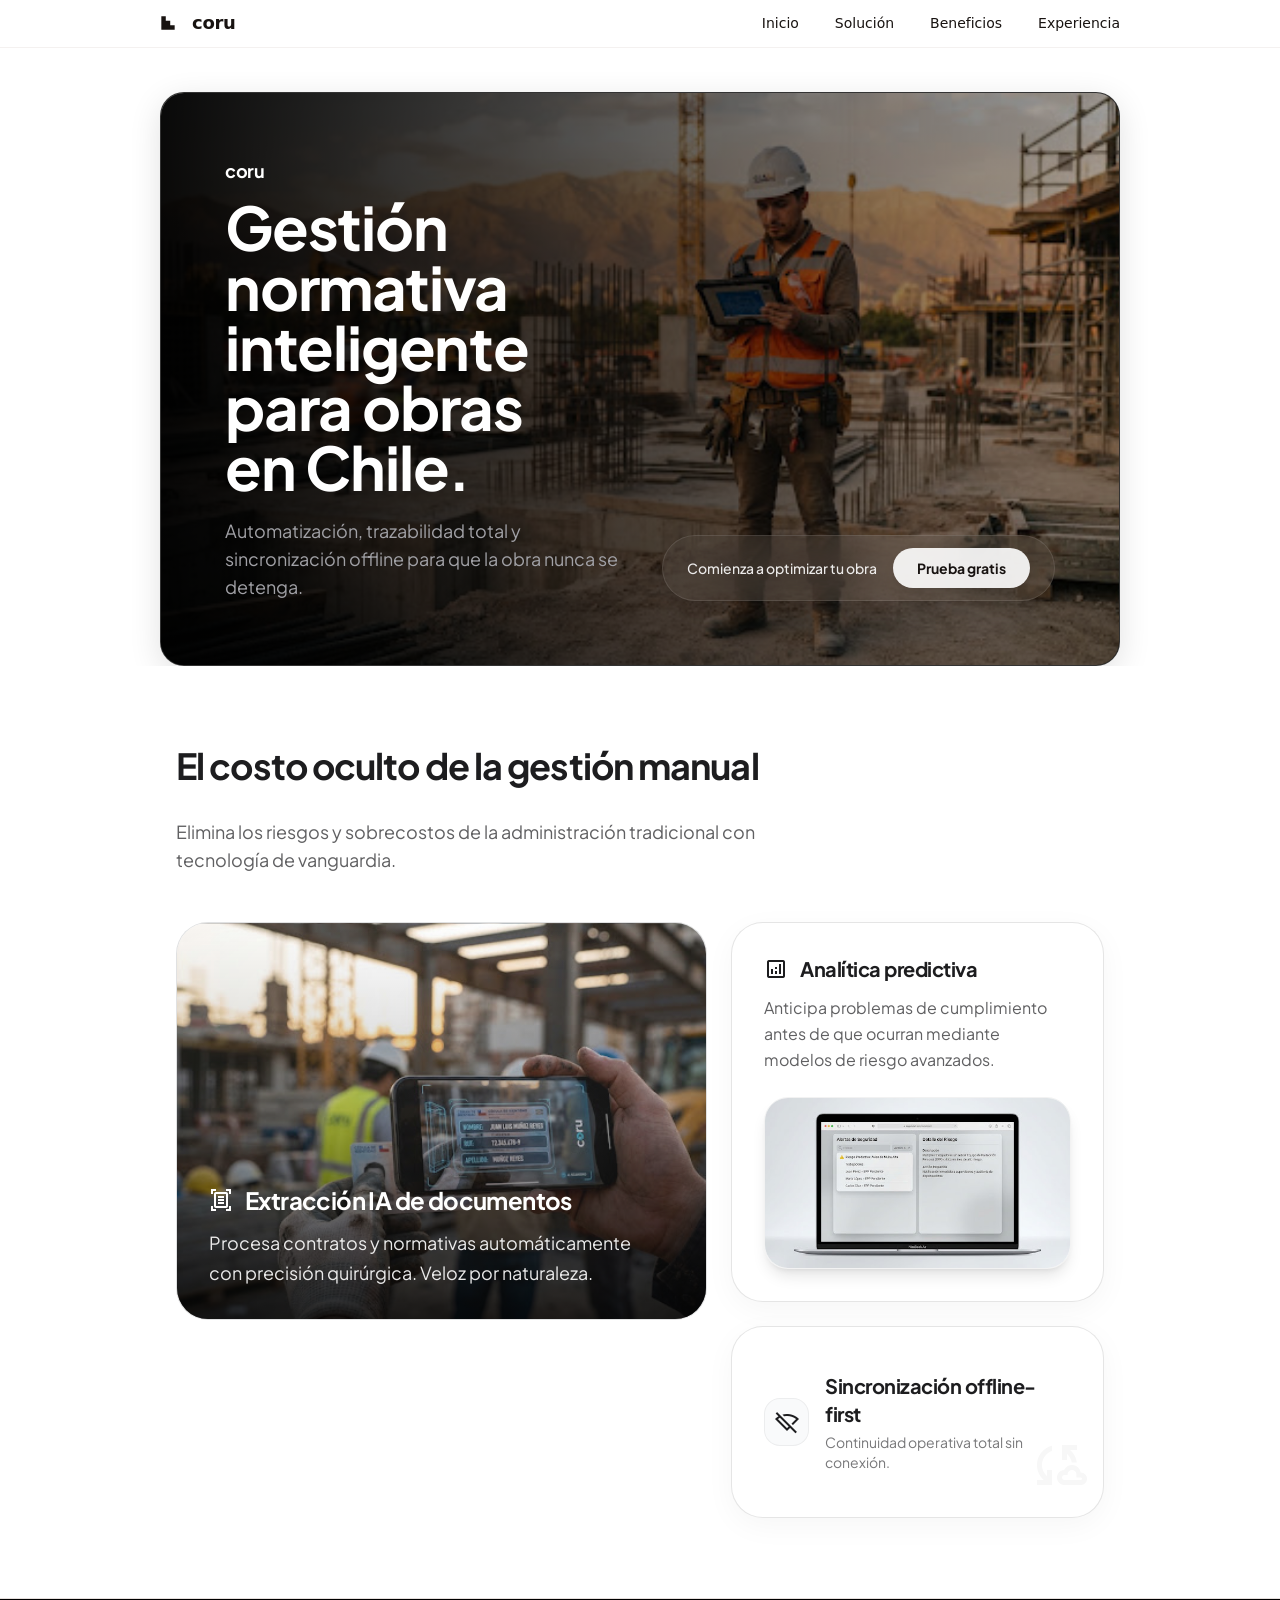
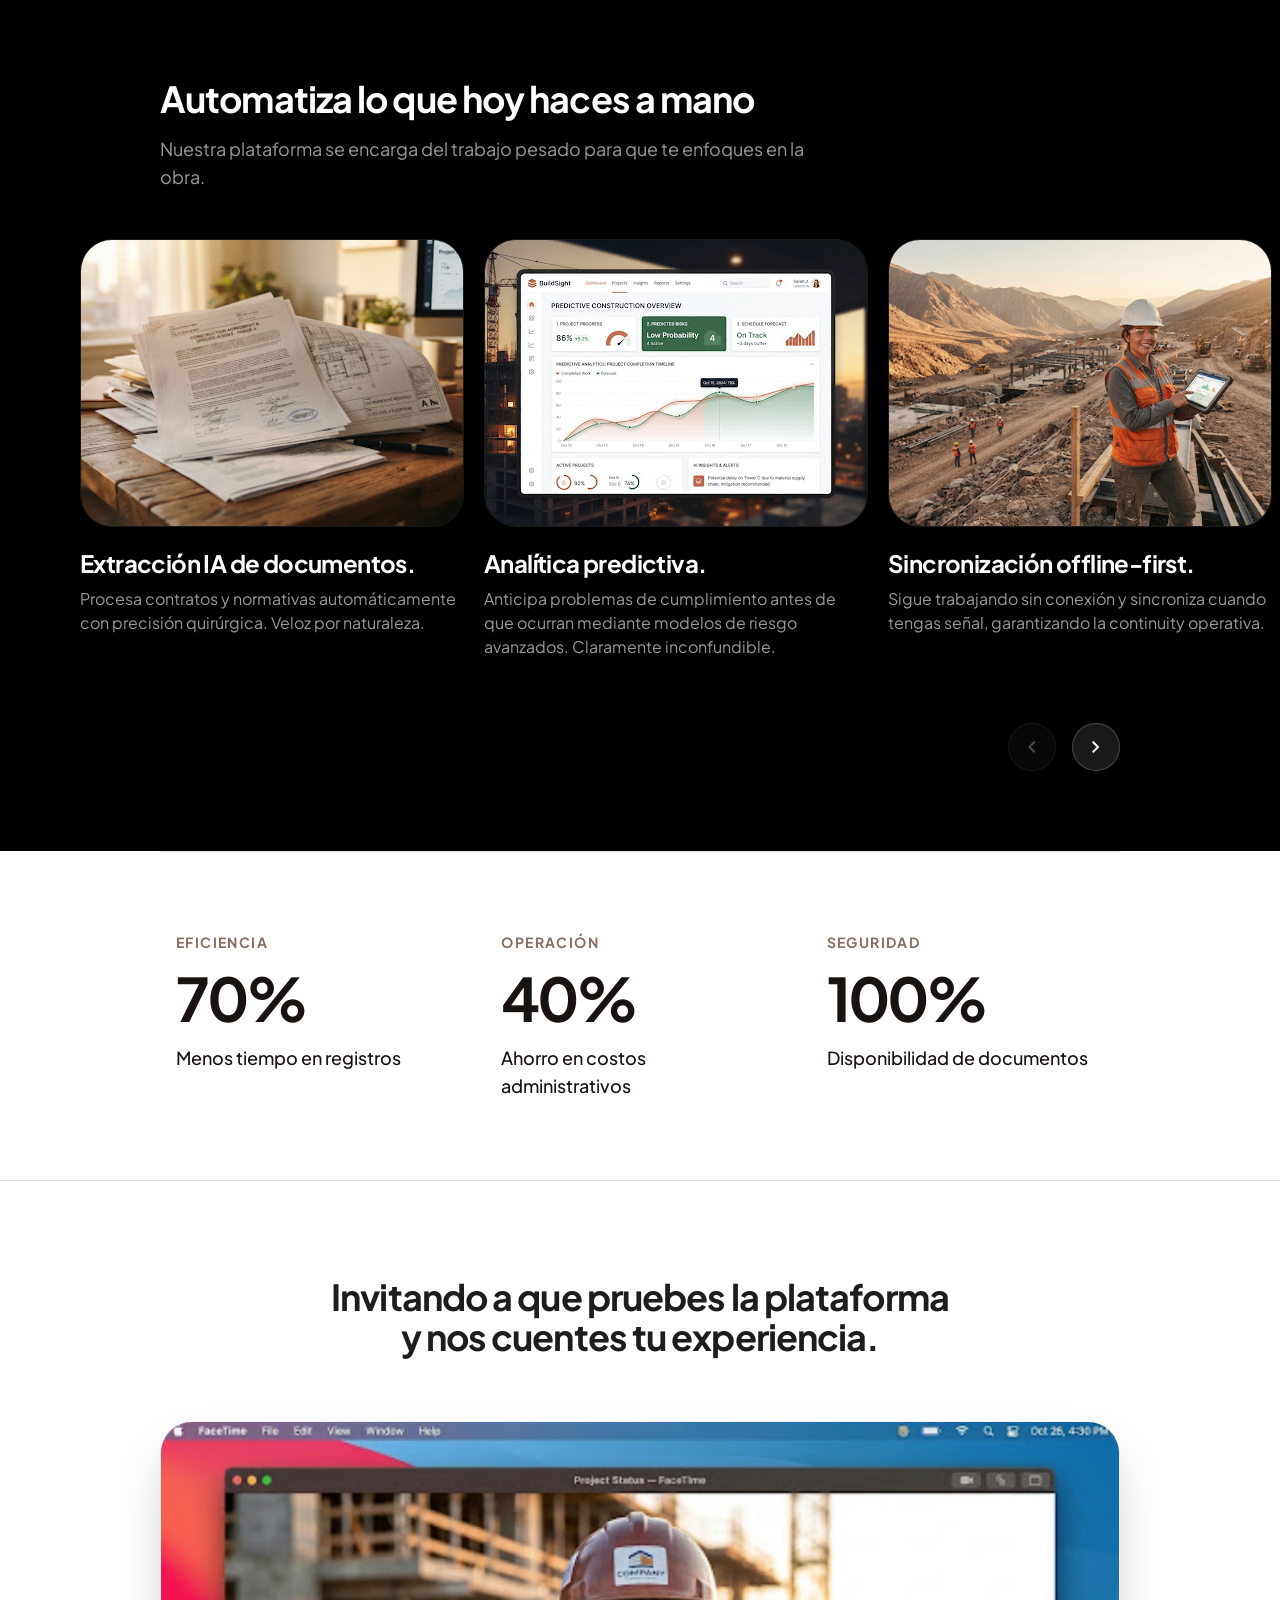
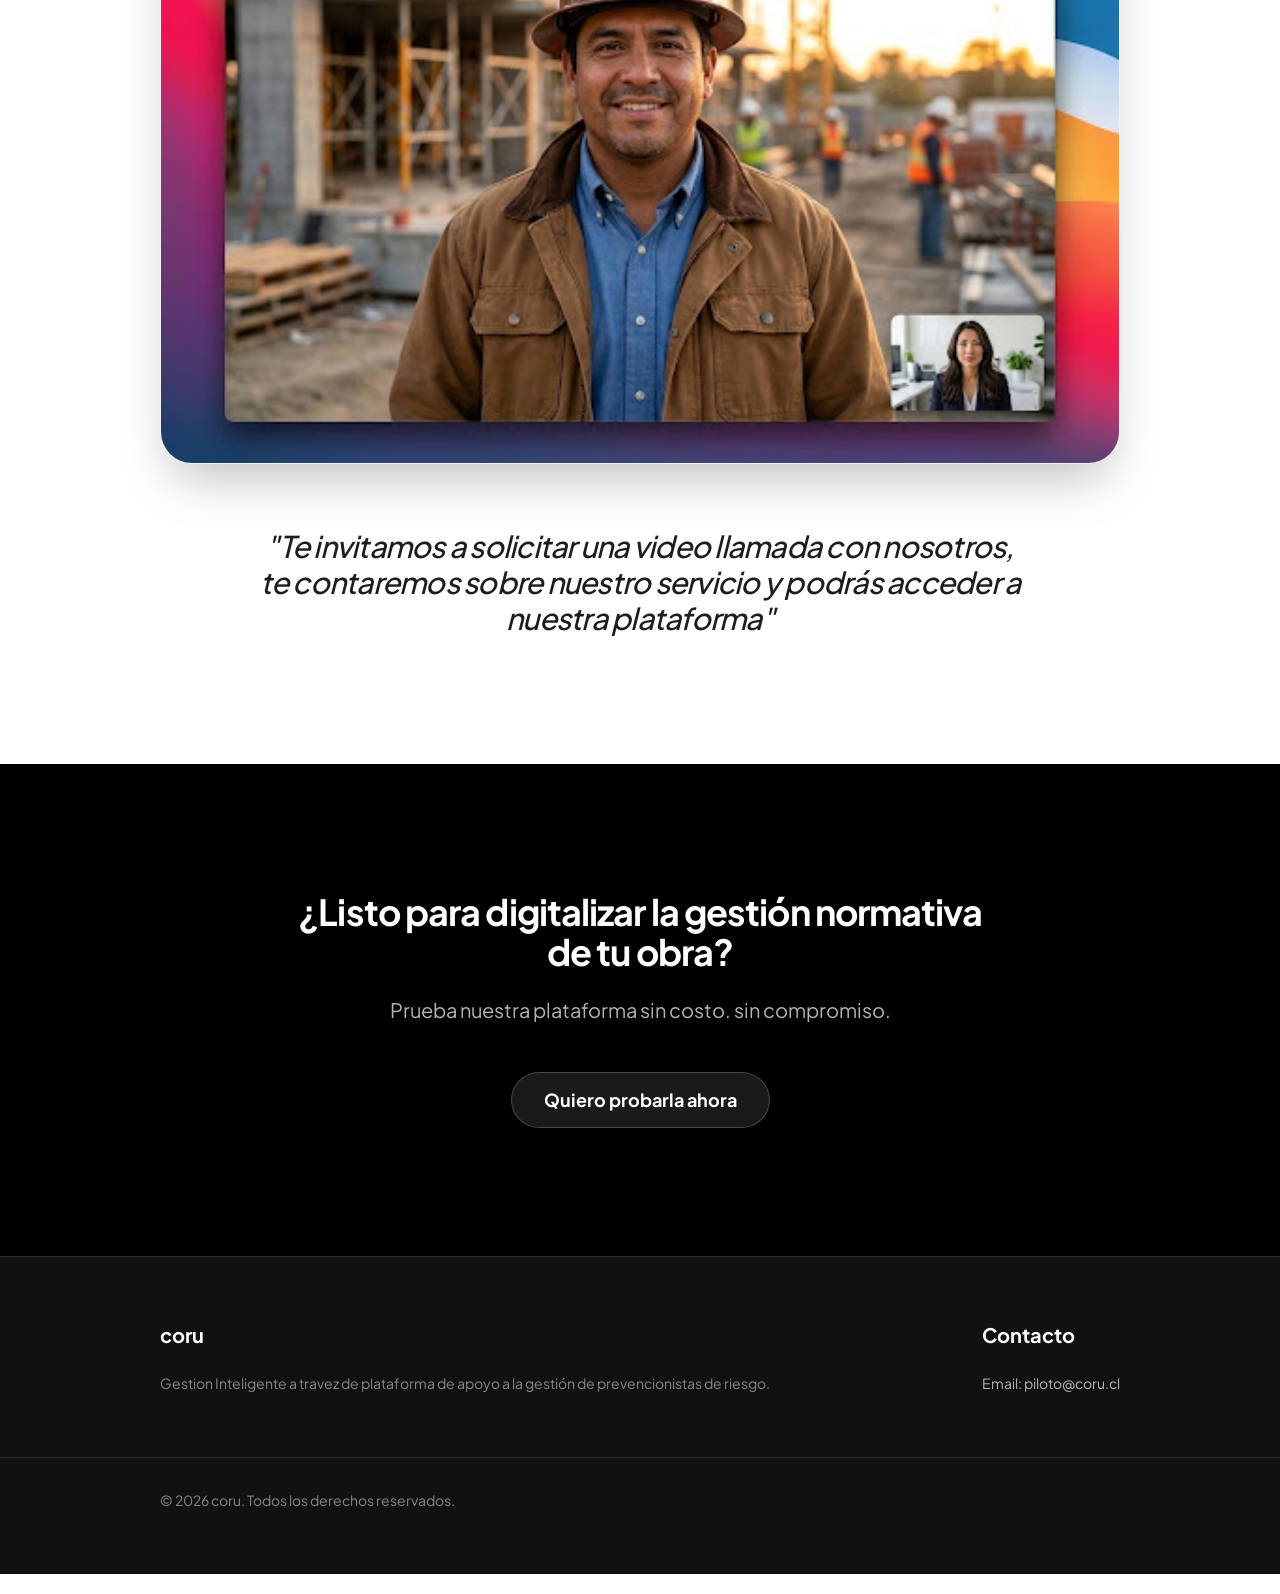
==== commit 123ea4fd: "." ====
--- a/index.html
+++ b/index.html
@@ -559,29 +559,37 @@
         const nextBtn = document.getElementById('carousel-next');
         
         if (carousel && prevBtn && nextBtn) {
-          // Obtener el ancho de una card (75vw)
           const getCardWidth = () => {
             const card = carousel.querySelector('.flex-shrink-0');
             return card ? card.offsetWidth : 0;
           };
-          
-          // Navegar a la siguiente card
+
+          const updateCarouselButtons = () => {
+            const scrollLeft = carousel.scrollLeft;
+            const maxScroll = carousel.scrollWidth - carousel.clientWidth;
+            const atStart = scrollLeft <= 2;
+            const atEnd = scrollLeft >= maxScroll - 2;
+            prevBtn.disabled = atStart;
+            nextBtn.disabled = atEnd;
+            prevBtn.classList.toggle('opacity-30', atStart);
+            prevBtn.classList.toggle('pointer-events-none', atStart);
+            nextBtn.classList.toggle('opacity-30', atEnd);
+            nextBtn.classList.toggle('pointer-events-none', atEnd);
+          };
+
           nextBtn.addEventListener('click', () => {
             const cardWidth = getCardWidth();
-            carousel.scrollBy({
-              left: cardWidth + 32, // cardWidth + gap (8 * 4px = 32px)
-              behavior: 'smooth'
-            });
-          });
-          
-          // Navegar a la card anterior
+            carousel.scrollBy({ left: cardWidth + 20, behavior: 'smooth' });
+          });
+
           prevBtn.addEventListener('click', () => {
             const cardWidth = getCardWidth();
-            carousel.scrollBy({
-              left: -(cardWidth + 32), // cardWidth + gap
-              behavior: 'smooth'
-            });
-          });
+            carousel.scrollBy({ left: -(cardWidth + 20), behavior: 'smooth' });
+          });
+
+          carousel.addEventListener('scroll', updateCarouselButtons);
+          window.addEventListener('load', updateCarouselButtons);
+          setTimeout(updateCarouselButtons, 100);
         }
         
         // ===== Carrusel móvil: "El costo oculto de la gestión manual" =====
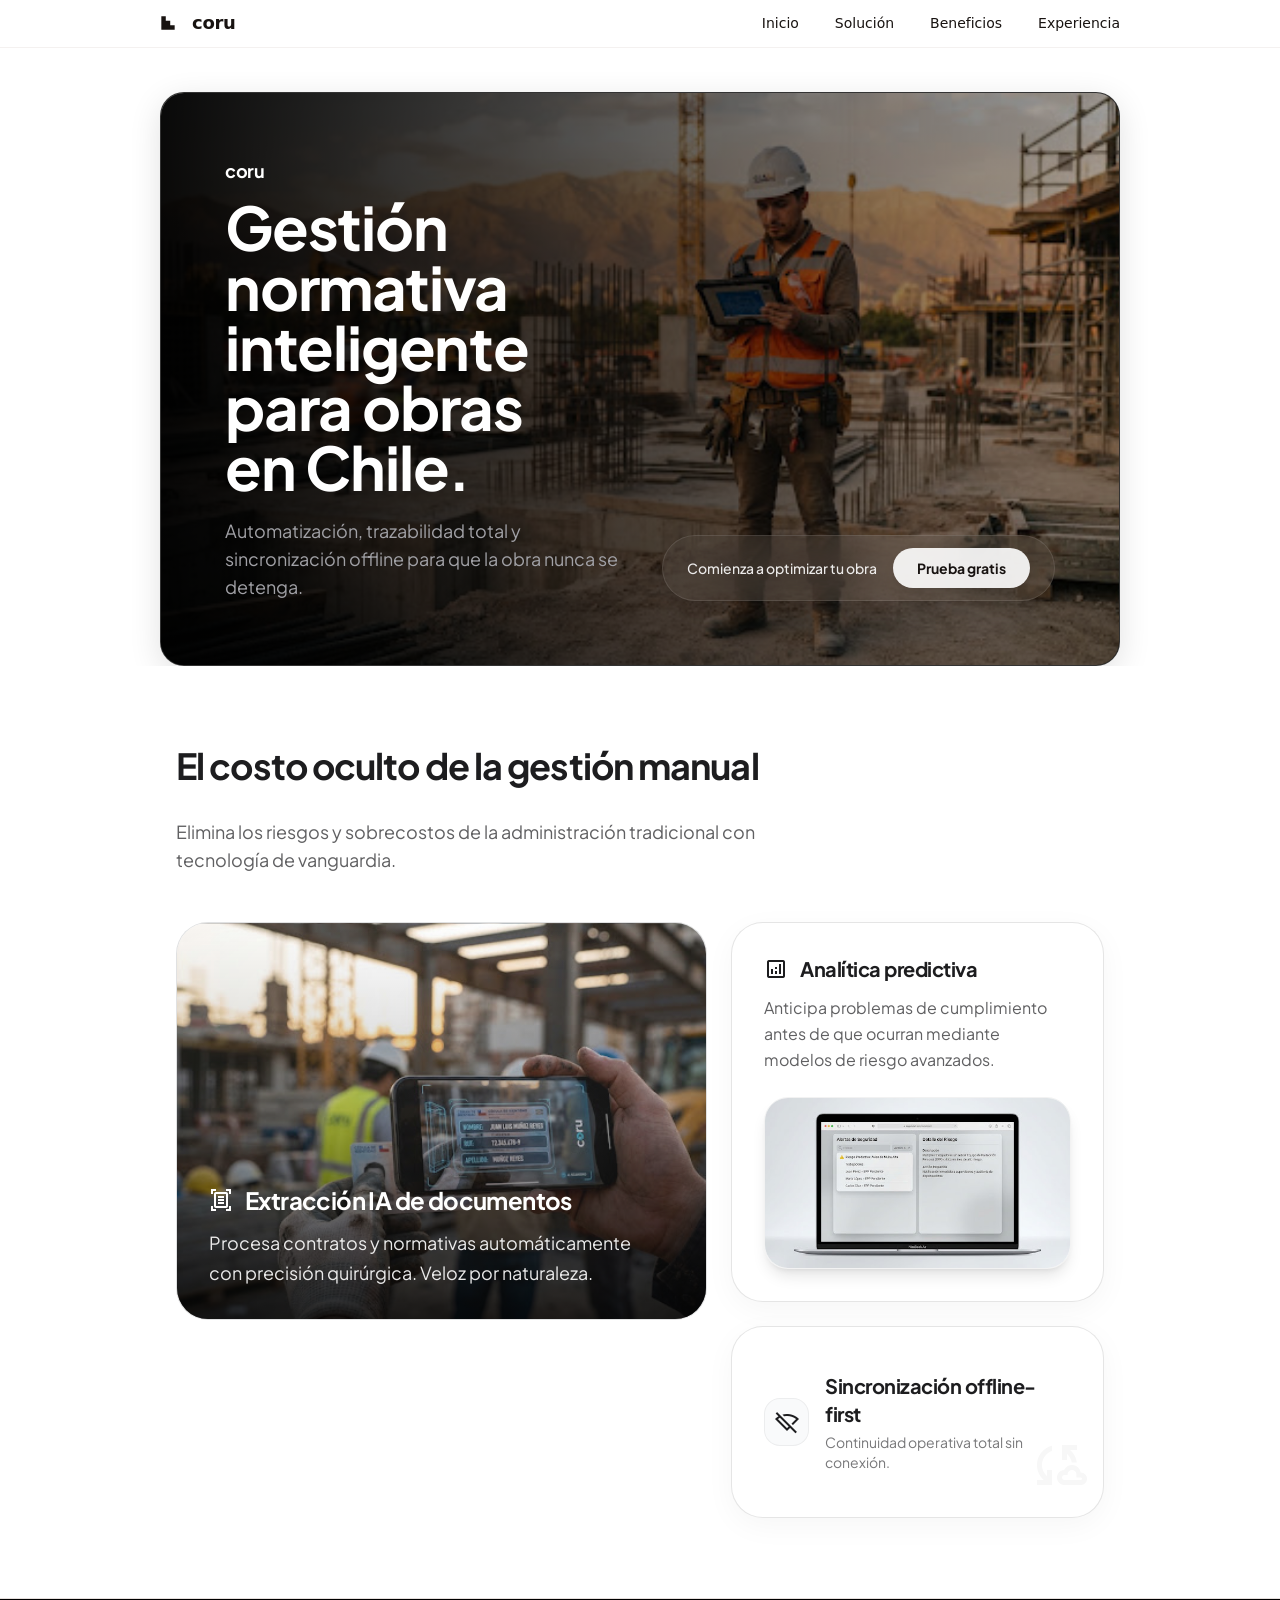
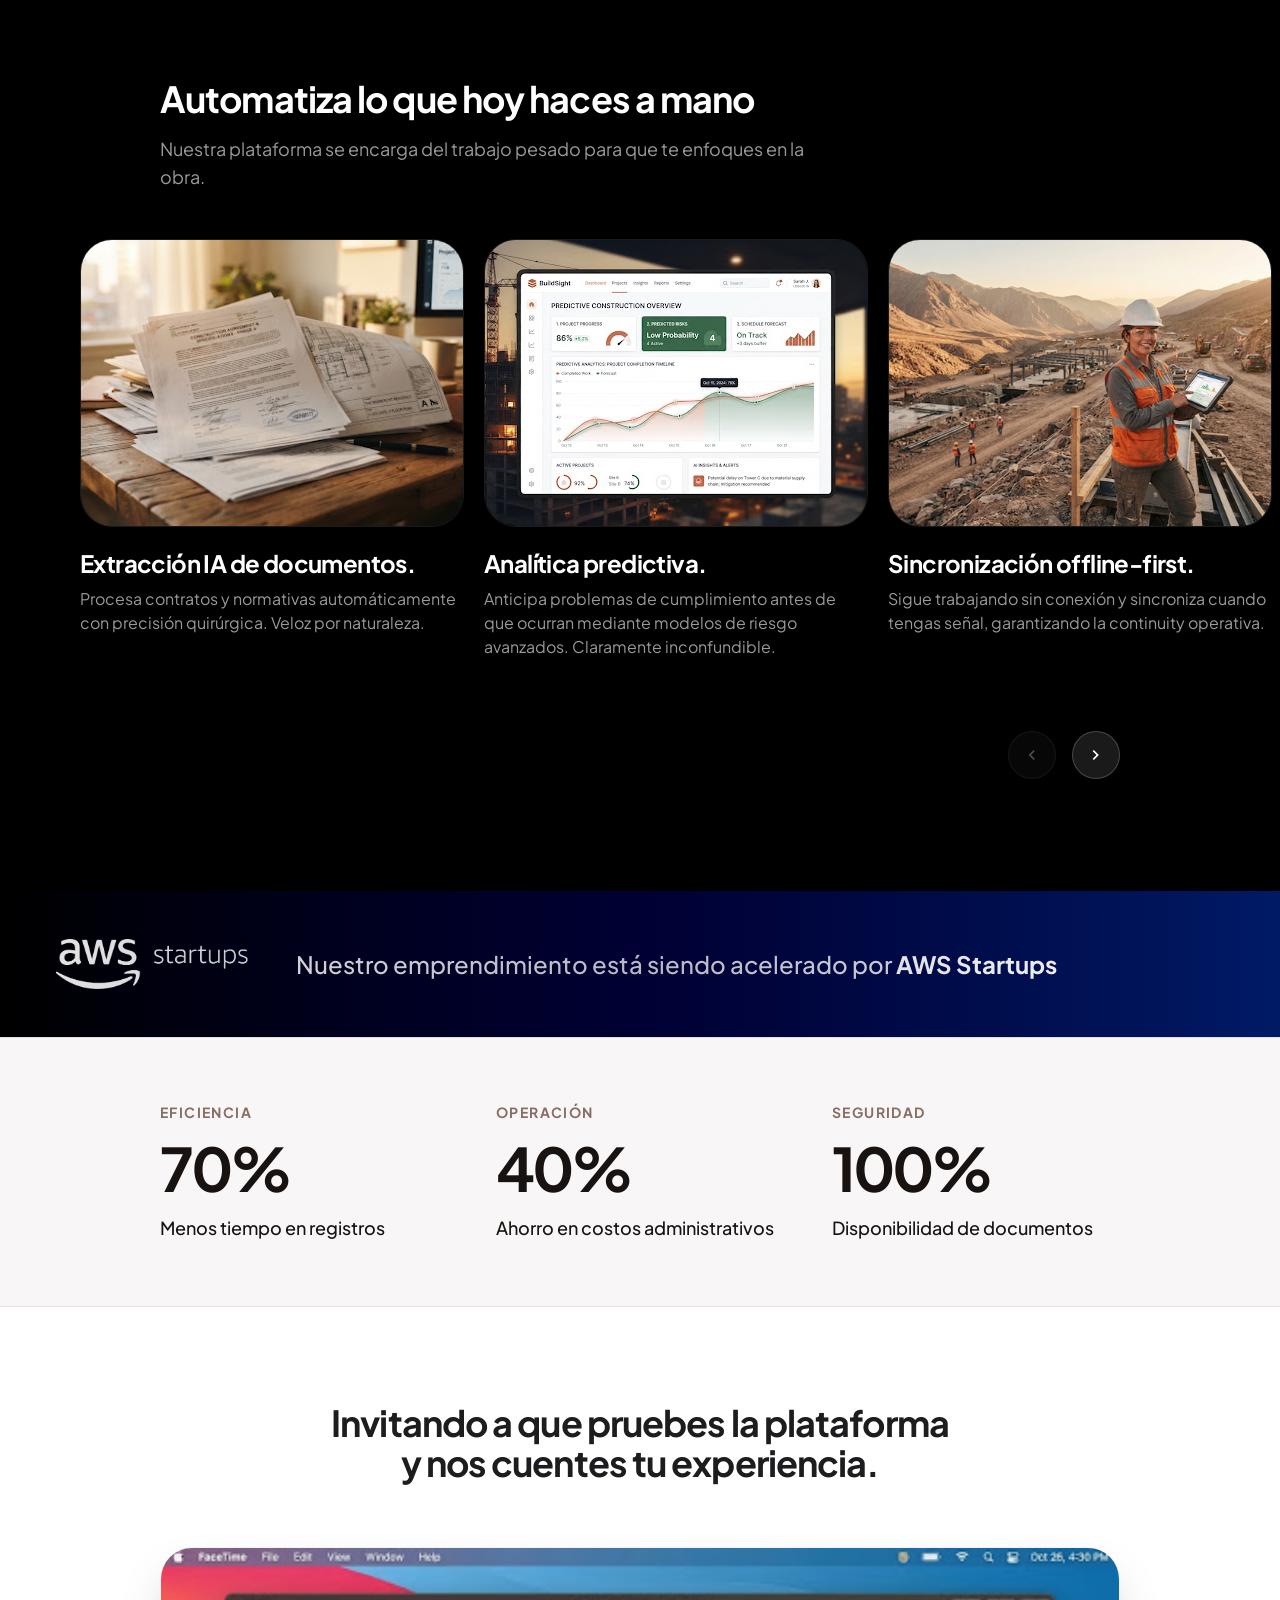
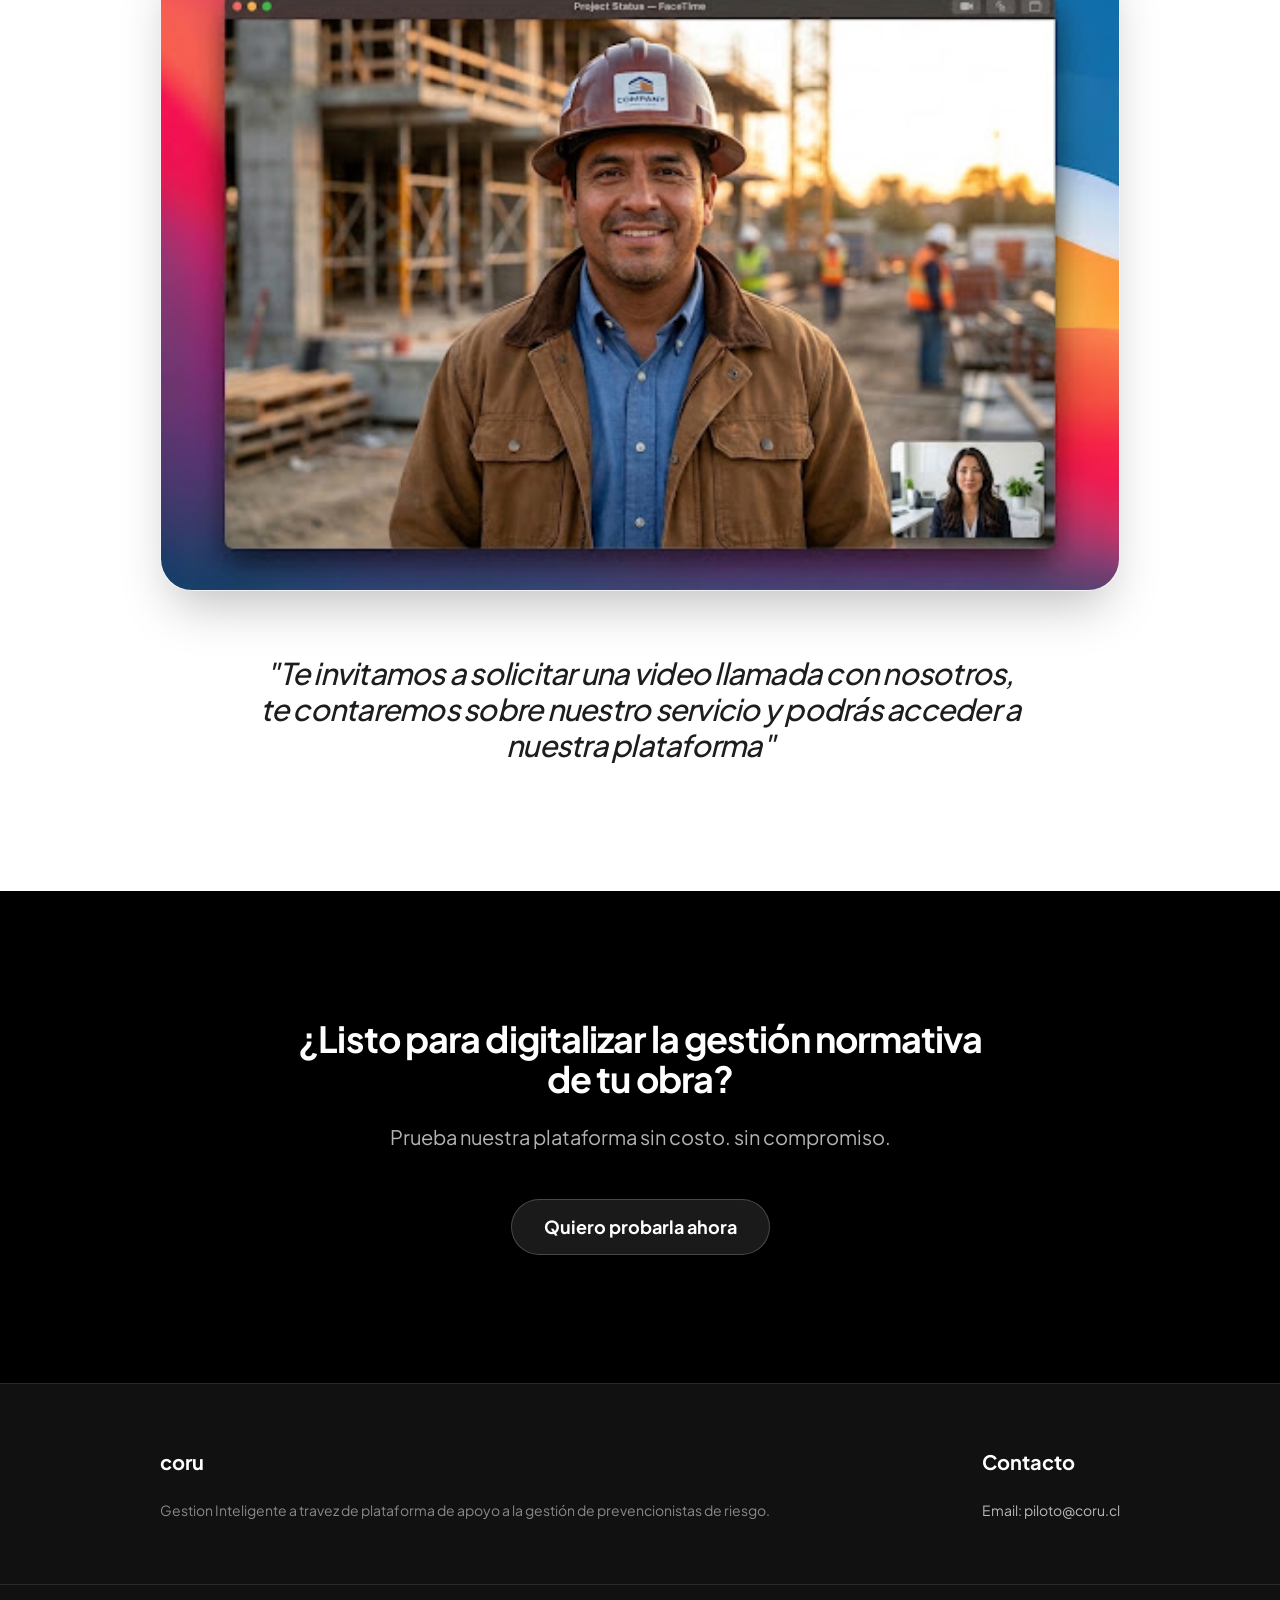
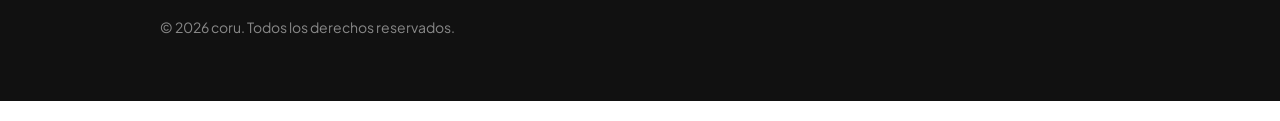
==== commit f56374a5: "Update" ====
--- a/index.html
+++ b/index.html
@@ -421,20 +421,38 @@
                 </div>
               </div>
               <!-- Navigation Controls -->
-              <div class="flex justify-end gap-4 px-10 lg:px-20 xl:px-40 mt-4">
-                <button id="carousel-prev" class="w-12 h-12 rounded-full bg-white/10 border border-white/20 flex items-center justify-center text-white hover:bg-white/20 transition-colors">
-                  <span class="material-symbols-outlined">
+              <div class="flex justify-center lg:justify-end gap-3 lg:gap-4 px-6 lg:px-10 lg:px-20 xl:px-40 mt-4 lg:mt-6 pb-8">
+                <button id="carousel-prev" class="w-10 h-10 lg:w-12 lg:h-12 rounded-full bg-white/10 border border-white/20 flex items-center justify-center text-white hover:bg-white/20 transition-colors">
+                  <span class="material-symbols-outlined text-base lg:text-xl">
                     chevron_left
                   </span>
                 </button>
-                <button id="carousel-next" class="w-12 h-12 rounded-full bg-white/10 border border-white/20 flex items-center justify-center text-white hover:bg-white/20 transition-colors">
-                  <span class="material-symbols-outlined">
+                <button id="carousel-next" class="w-10 h-10 lg:w-12 lg:h-12 rounded-full bg-white/10 border border-white/20 flex items-center justify-center text-white hover:bg-white/20 transition-colors">
+                  <span class="material-symbols-outlined text-base lg:text-xl">
                     chevron_right
                   </span>
                 </button>
               </div>
             </section>
-            <div class="flex flex-col md:flex-row gap-12 px-4 py-20 border-t border-[#e5dedc]">
+            <!-- AWS Startups Banner -->
+            <section class="relative w-screen left-1/2 right-1/2 -ml-[50vw] -mr-[50vw] bg-gradient-to-r from-black via-[#000033] to-[#001a66] py-12 px-6 overflow-hidden">
+              <div class="max-w-7xl mx-auto flex flex-col md:flex-row items-center justify-center gap-8 md:gap-12 px-4 md:px-6 lg:px-8">
+                <!-- Logo AWS a la izquierda -->
+                <div class="flex-shrink-0 w-32 md:w-40 lg:w-48">
+                  <img src="images/AWS-logo.png" alt="AWS Logo" class="w-full h-auto object-contain opacity-90 hover:opacity-100 transition-opacity">
+                </div>
+                <!-- Texto de acreditación -->
+                <div class="flex-1 text-center md:text-left">
+                  <p class="text-white/90 text-lg md:text-xl lg:text-2xl font-medium leading-relaxed">
+                    Nuestro emprendimiento está siendo acelerado por <span class="text-white font-bold">AWS Startups</span>
+                  </p>
+                </div>
+              </div>
+              <!-- Decoración sutil con gradiente -->
+              <div class="absolute top-0 left-0 w-full h-full bg-gradient-to-r from-transparent via-[#000033]/20 to-transparent pointer-events-none"></div>
+            </section>
+            <!-- Stats Section -->
+            <div class="flex flex-col md:flex-row gap-12 px-10 lg:px-20 xl:px-40 py-16 border-t border-[#e5dedc] bg-[#f8f6f6] -ml-[50vw] -mr-[50vw] left-1/2 right-1/2 relative w-screen">
               <div class="flex flex-1 flex-col gap-4">
                 <p class="text-[#886d63] text-sm font-semibold uppercase tracking-widest">
                   Eficiencia
